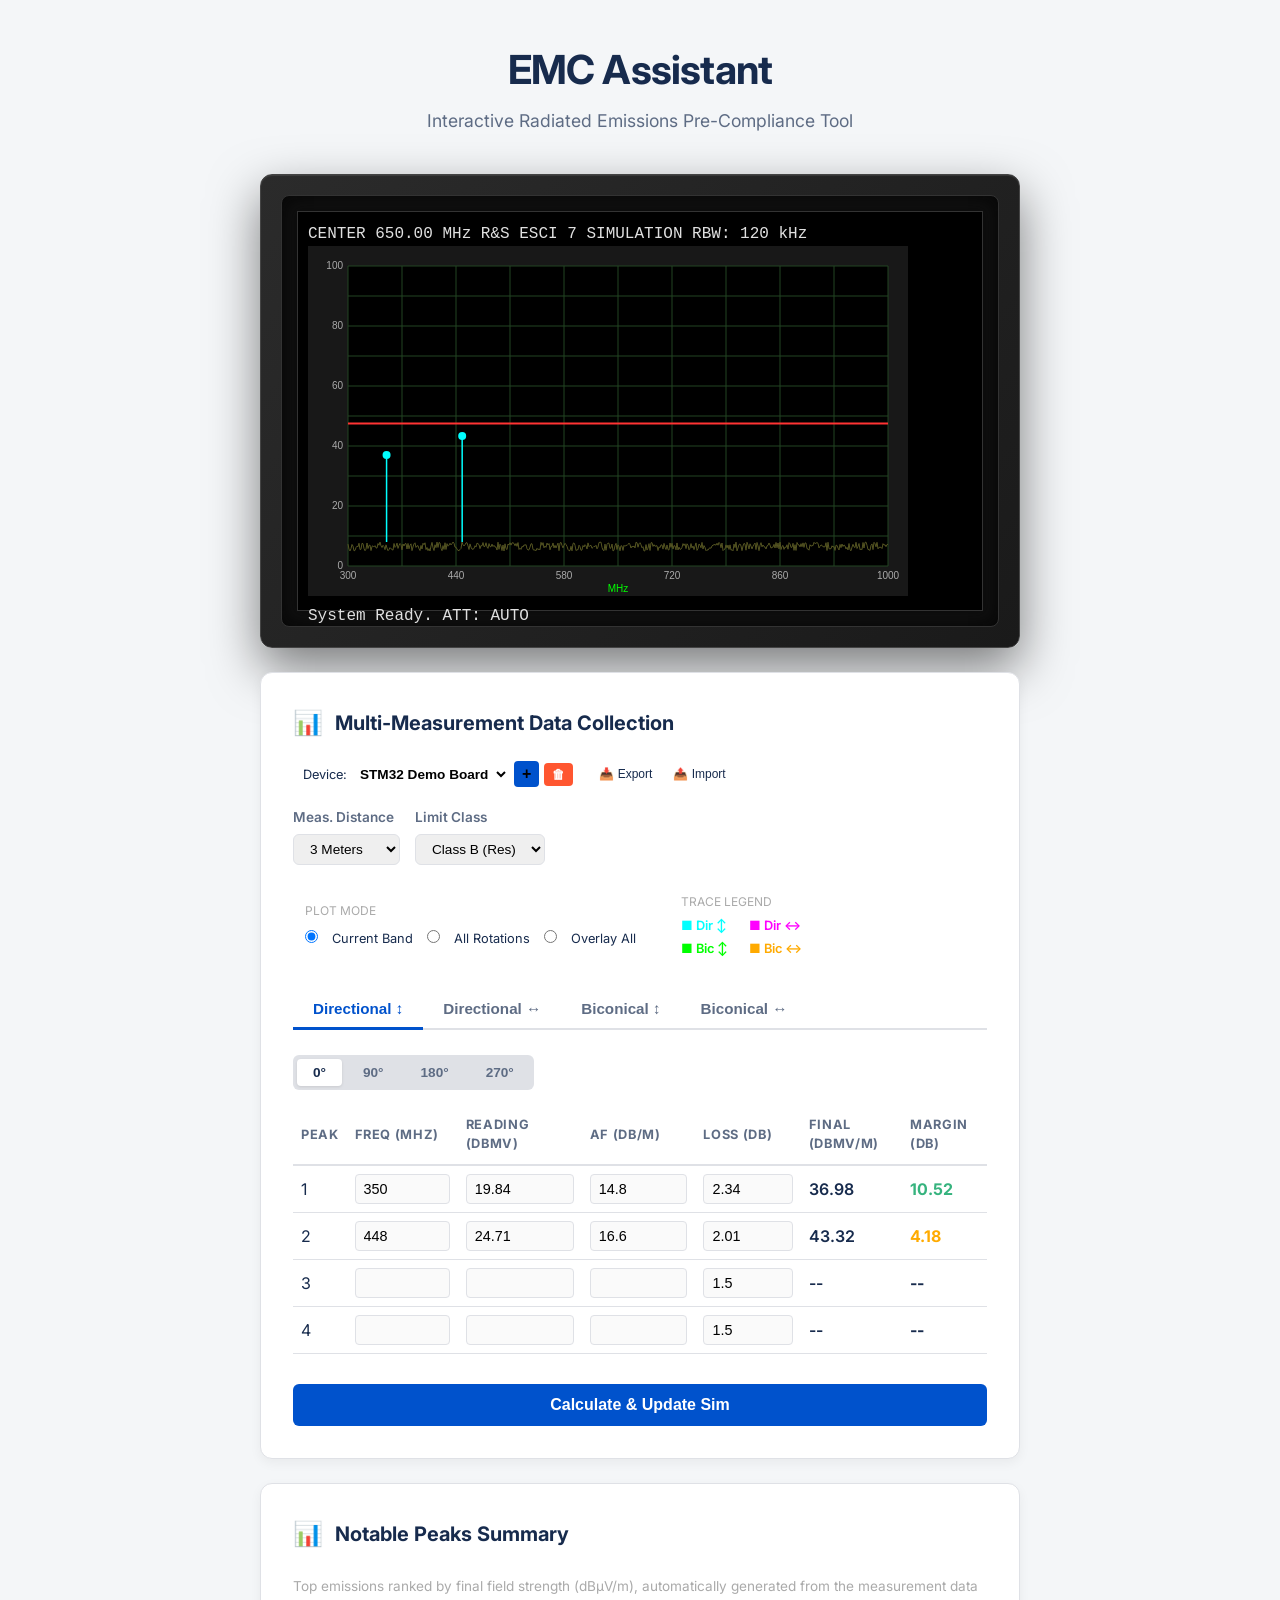
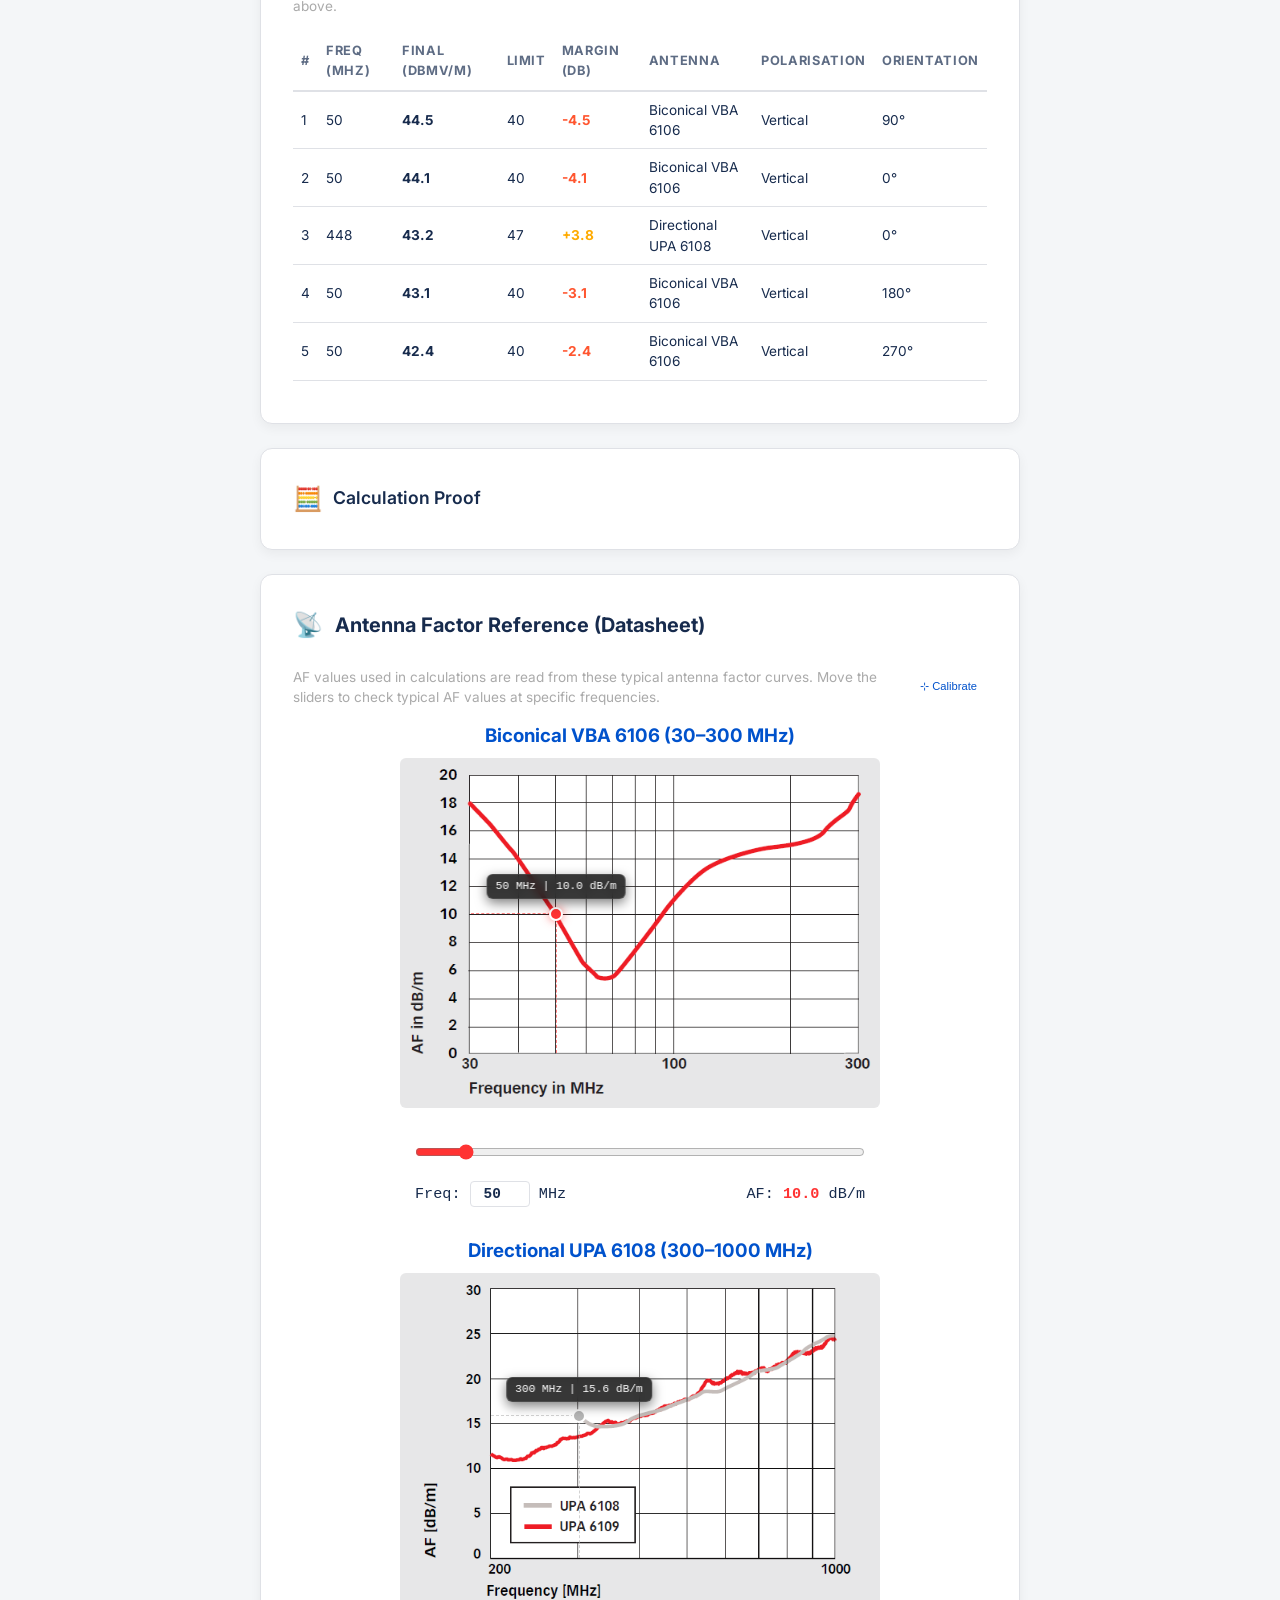
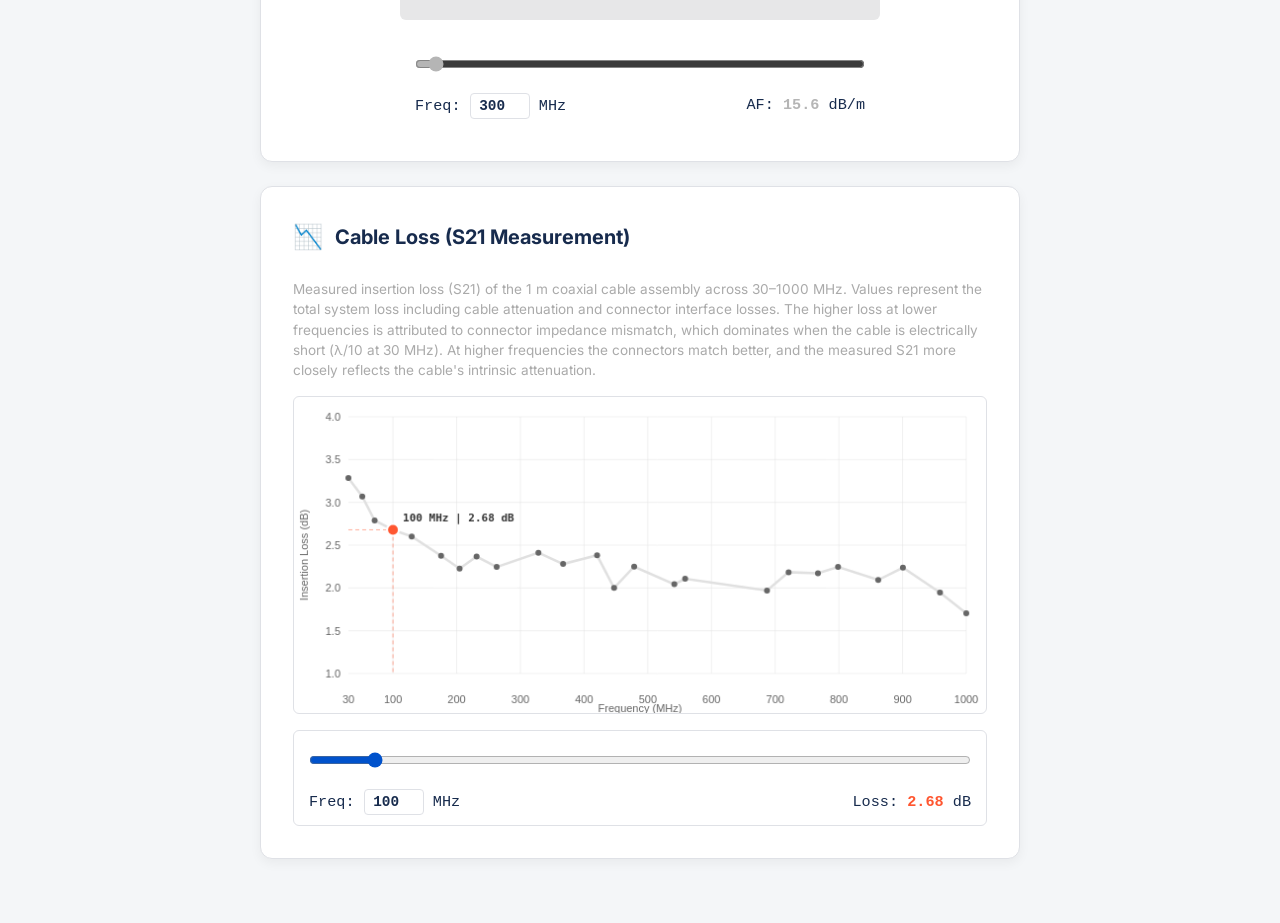
==== emc-analysis-tool.html @ b28fb220 "name change" ====
<!DOCTYPE html>
<html lang="en">

<head>
    <meta charset="UTF-8">
    <meta name="viewport" content="width=device-width, initial-scale=1.0">
    <title>EMC Analysis Tool</title>
    <link rel="stylesheet" href="style.css">
    <link href="https://fonts.googleapis.com/css2?family=Inter:wght@400;600;700&display=swap" rel="stylesheet">
</head>

<body>

    <div class="container">
        <header>
            <h1>EMC Assistant</h1>
            <p>Interactive Radiated Emissions Pre-Compliance Tool</p>
        </header>

        <!-- Full ESCI 7 Interface Simulation -->
        <div class="card esci-chassis">
            <div class="esci-display-area">
                <!-- Screen -->
                <div class="esci-screen">
                    <div class="screen-header">
                        <span class="header-left" id="center-freq-readout">CENTER 500.00 MHz</span>
                        <span class="header-center">R&S ESCI 7 SIMULATION</span>
                        <span class="header-right rbw-ind">RBW: 120 kHz</span>
                    </div>
                    <div class="screen-plot-area">
                        <canvas id="esci-canvas" width="600" height="350"></canvas>
                        <div id="marker-readout" class="marker-readout" style="display:none;">
                            MKR: <span id="mkr-freq">--</span> MHz <br>
                            LVL: <span id="mkr-level">--</span> dBµV/m
                        </div>
                    </div>
                    <div class="screen-footer">
                        <span id="footer-msg">System Ready.</span>
                        <span>ATT: AUTO</span>
                    </div>
                </div>

                <!-- Softkeys and Control Panel removed per user request -->
            </div>
        </div>


        <!-- 16-Point Multi-Measurement Data Collection -->
        <div class="card">
            <div style="display: flex; justify-content: space-between; align-items: flex-start; margin-bottom: 24px; flex-wrap: wrap; gap: 20px;">
                <div style="flex: 1; min-width: 300px;">
                    <div style="display: flex; align-items: center; gap: 15px; margin-bottom: 15px; flex-wrap: wrap;">
                        <h2 style="margin: 0; white-space: nowrap;"><span class="icon">📊</span> Multi-Measurement Data Collection</h2>
                        <div style="display: flex; gap: 5px; align-items: center; background: var(--surface); padding: 5px; border-radius: 6px; border: 1px solid var(--border);">
                            <label style="margin:0; font-size: 0.8rem; padding-left: 5px;">Device:</label>
                            <select id="device-selector" style="background: var(--bg); border: 1px solid var(--border); padding: 4px; font-size: 0.85rem; font-weight: 600; min-width: 150px; border-radius: 4px;">
                                <!-- Options will be generated dynamically -->
                            </select>
                            <button id="add-device-btn" style="background: var(--primary); color: #000; border:none; padding: 4px 8px; border-radius: 4px; cursor: pointer; font-size:1rem; font-weight:bold;">+</button>
                            <button id="del-device-btn" style="background: var(--danger); color: #fff; border:none; padding: 4px 8px; border-radius: 4px; cursor: pointer; font-size:0.8rem; font-weight:bold;">🗑</button>
                            <span style="border-left: 1px solid var(--border); height: 20px; margin: 0 4px;"></span>
                            <button id="export-data-btn" style="background: var(--surface); color: var(--text-main); border: 1px solid var(--border); padding: 4px 8px; border-radius: 4px; cursor: pointer; font-size: 0.75rem;" title="Export data as JSON">📥 Export</button>
                            <button id="import-data-btn" style="background: var(--surface); color: var(--text-main); border: 1px solid var(--border); padding: 4px 8px; border-radius: 4px; cursor: pointer; font-size: 0.75rem;" title="Import data from JSON">📤 Import</button>
                            <input type="file" id="import-file-input" accept=".json" style="display: none;">
                        </div>
                    </div>
                    <div style="display: flex; gap: 15px;">
                        <div class="input-group">
                            <label>Meas. Distance</label>
                            <select id="dist" style="padding: 6px 12px; font-size: 0.85rem;">
                                <option value="3" selected>3 Meters</option>
                                <option value="10">10 Meters</option>
                            </select>
                        </div>
                        <div class="input-group">
                            <label>Limit Class</label>
                            <select id="class" style="padding: 6px 12px; font-size: 0.85rem;">
                                <option value="B" selected>Class B (Res)</option>
                                <option value="A">Class A (Ind)</option>
                            </select>
                        </div>
                    </div>
                </div>
                
                <div style="display: flex; gap: 20px; align-items: stretch; border: 1px solid var(--border); padding: 8px 12px; border-radius: 6px; background: var(--surface); flex-wrap: wrap;">
                     <div style="display: flex; flex-direction: column; justify-content: center;">
                         <label style="font-size: 0.75rem; color: #aaa; margin-bottom: 5px; text-transform: uppercase;">Plot Mode</label>
                         <div class="toggle-group" style="width: auto;">
                             <input type="radio" id="plot-active" name="plot-mode" value="active" checked>
                             <label for="plot-active" class="toggle-btn" style="padding: 6px 10px; font-size: 0.8rem;">Current Band</label>
                             
                             <input type="radio" id="plot-active-full" name="plot-mode" value="active-full">
                             <label for="plot-active-full" class="toggle-btn" style="padding: 6px 10px; font-size: 0.8rem;">All Rotations</label>
                             
                             <input type="radio" id="plot-all" name="plot-mode" value="all">
                             <label for="plot-all" class="toggle-btn" style="padding: 6px 10px; font-size: 0.8rem;">Overlay All</label>
                         </div>
                     </div>
                     <div style="border-left: 1px solid var(--border); padding-left: 15px; display: flex; flex-direction: column; justify-content: center;">
                         <label style="font-size: 0.75rem; color: #aaa; margin-bottom: 5px; text-transform: uppercase;">Trace Legend</label>
                         <div style="display: grid; grid-template-columns: 1fr 1fr; gap: 4px 15px; font-size: 0.8rem; font-weight: 600;">
                             <span style="color: #00ffff;">■ Dir ↕</span>
                             <span style="color: #ff00ff;">■ Dir ↔</span>
                             <span style="color: #00ff00;">■ Bic ↕</span>
                             <span style="color: #ffaa00;">■ Bic ↔</span>
                         </div>
                     </div>
                </div>
            </div>

            <div class="tabs">
                <button class="tab-btn active" data-tab="dir-v">Directional ↕</button>
                <button class="tab-btn" data-tab="dir-h">Directional ↔</button>
                <button class="tab-btn" data-tab="bic-v">Biconical ↕</button>
                <button class="tab-btn" data-tab="bic-h">Biconical ↔</button>
            </div>

            <!-- Generate the 4 Tab Contents (we will use a JS loop to populate rows to save space, or just write them out) -->
            <!-- Writing them out makes it clear and easy to read without complex JS rendering -->
            
            <div id="dir-v" class="tab-content active">
                <div class="rotation-toggles">
                    <button class="rot-btn active" data-rot="0">0°</button>
                    <button class="rot-btn" data-rot="90">90°</button>
                    <button class="rot-btn" data-rot="180">180°</button>
                    <button class="rot-btn" data-rot="270">270°</button>
                </div>
                <table class="data-table">
                    <thead><tr><th>Peak</th><th>Freq (MHz)</th><th>Reading (dBµV)</th><th>AF (dB/m)</th><th>Loss (dB)</th><th>Final (dBµV/m)</th><th>Margin (dB)</th></tr></thead>
                    <tbody id="tbody-dir-v">
                        <tr data-rot="0"><td>1</td><td><input type="number" class="t-freq"></td><td><input type="number" class="t-read"></td><td><input type="number" class="t-af"></td><td><input type="number" class="t-loss" value="1.5"></td><td class="t-final">--</td><td class="t-margin">--</td></tr>
                        <tr data-rot="0"><td>2</td><td><input type="number" class="t-freq"></td><td><input type="number" class="t-read"></td><td><input type="number" class="t-af"></td><td><input type="number" class="t-loss" value="1.5"></td><td class="t-final">--</td><td class="t-margin">--</td></tr>
                        <tr data-rot="0"><td>3</td><td><input type="number" class="t-freq"></td><td><input type="number" class="t-read"></td><td><input type="number" class="t-af"></td><td><input type="number" class="t-loss" value="1.5"></td><td class="t-final">--</td><td class="t-margin">--</td></tr>
                        <tr data-rot="0"><td>4</td><td><input type="number" class="t-freq"></td><td><input type="number" class="t-read"></td><td><input type="number" class="t-af"></td><td><input type="number" class="t-loss" value="1.5"></td><td class="t-final">--</td><td class="t-margin">--</td></tr>
                        <tr data-rot="90" style="display:none"><td>1</td><td><input type="number" class="t-freq"></td><td><input type="number" class="t-read"></td><td><input type="number" class="t-af"></td><td><input type="number" class="t-loss" value="1.5"></td><td class="t-final">--</td><td class="t-margin">--</td></tr>
                        <tr data-rot="90" style="display:none"><td>2</td><td><input type="number" class="t-freq"></td><td><input type="number" class="t-read"></td><td><input type="number" class="t-af"></td><td><input type="number" class="t-loss" value="1.5"></td><td class="t-final">--</td><td class="t-margin">--</td></tr>
                        <tr data-rot="90" style="display:none"><td>3</td><td><input type="number" class="t-freq"></td><td><input type="number" class="t-read"></td><td><input type="number" class="t-af"></td><td><input type="number" class="t-loss" value="1.5"></td><td class="t-final">--</td><td class="t-margin">--</td></tr>
                        <tr data-rot="90" style="display:none"><td>4</td><td><input type="number" class="t-freq"></td><td><input type="number" class="t-read"></td><td><input type="number" class="t-af"></td><td><input type="number" class="t-loss" value="1.5"></td><td class="t-final">--</td><td class="t-margin">--</td></tr>
                        <tr data-rot="180" style="display:none"><td>1</td><td><input type="number" class="t-freq"></td><td><input type="number" class="t-read"></td><td><input type="number" class="t-af"></td><td><input type="number" class="t-loss" value="1.5"></td><td class="t-final">--</td><td class="t-margin">--</td></tr>
                        <tr data-rot="180" style="display:none"><td>2</td><td><input type="number" class="t-freq"></td><td><input type="number" class="t-read"></td><td><input type="number" class="t-af"></td><td><input type="number" class="t-loss" value="1.5"></td><td class="t-final">--</td><td class="t-margin">--</td></tr>
                        <tr data-rot="180" style="display:none"><td>3</td><td><input type="number" class="t-freq"></td><td><input type="number" class="t-read"></td><td><input type="number" class="t-af"></td><td><input type="number" class="t-loss" value="1.5"></td><td class="t-final">--</td><td class="t-margin">--</td></tr>
                        <tr data-rot="180" style="display:none"><td>4</td><td><input type="number" class="t-freq"></td><td><input type="number" class="t-read"></td><td><input type="number" class="t-af"></td><td><input type="number" class="t-loss" value="1.5"></td><td class="t-final">--</td><td class="t-margin">--</td></tr>
                        <tr data-rot="270" style="display:none"><td>1</td><td><input type="number" class="t-freq"></td><td><input type="number" class="t-read"></td><td><input type="number" class="t-af"></td><td><input type="number" class="t-loss" value="1.5"></td><td class="t-final">--</td><td class="t-margin">--</td></tr>
                        <tr data-rot="270" style="display:none"><td>2</td><td><input type="number" class="t-freq"></td><td><input type="number" class="t-read"></td><td><input type="number" class="t-af"></td><td><input type="number" class="t-loss" value="1.5"></td><td class="t-final">--</td><td class="t-margin">--</td></tr>
                        <tr data-rot="270" style="display:none"><td>3</td><td><input type="number" class="t-freq"></td><td><input type="number" class="t-read"></td><td><input type="number" class="t-af"></td><td><input type="number" class="t-loss" value="1.5"></td><td class="t-final">--</td><td class="t-margin">--</td></tr>
                        <tr data-rot="270" style="display:none"><td>4</td><td><input type="number" class="t-freq"></td><td><input type="number" class="t-read"></td><td><input type="number" class="t-af"></td><td><input type="number" class="t-loss" value="1.5"></td><td class="t-final">--</td><td class="t-margin">--</td></tr>
                    </tbody>
                </table>
            </div>

            <div id="dir-h" class="tab-content">
                <div class="rotation-toggles">
                    <button class="rot-btn active" data-rot="0">0°</button>
                    <button class="rot-btn" data-rot="90">90°</button>
                    <button class="rot-btn" data-rot="180">180°</button>
                    <button class="rot-btn" data-rot="270">270°</button>
                </div>
                <table class="data-table">
                    <thead><tr><th>Peak</th><th>Freq (MHz)</th><th>Reading (dBµV)</th><th>AF (dB/m)</th><th>Loss (dB)</th><th>Final (dBµV/m)</th><th>Margin (dB)</th></tr></thead>
                    <tbody id="tbody-dir-h">
                        <tr data-rot="0"><td>1</td><td><input type="number" class="t-freq"></td><td><input type="number" class="t-read"></td><td><input type="number" class="t-af"></td><td><input type="number" class="t-loss" value="1.5"></td><td class="t-final">--</td><td class="t-margin">--</td></tr>
                        <tr data-rot="0"><td>2</td><td><input type="number" class="t-freq"></td><td><input type="number" class="t-read"></td><td><input type="number" class="t-af"></td><td><input type="number" class="t-loss" value="1.5"></td><td class="t-final">--</td><td class="t-margin">--</td></tr>
                        <tr data-rot="0"><td>3</td><td><input type="number" class="t-freq"></td><td><input type="number" class="t-read"></td><td><input type="number" class="t-af"></td><td><input type="number" class="t-loss" value="1.5"></td><td class="t-final">--</td><td class="t-margin">--</td></tr>
                        <tr data-rot="0"><td>4</td><td><input type="number" class="t-freq"></td><td><input type="number" class="t-read"></td><td><input type="number" class="t-af"></td><td><input type="number" class="t-loss" value="1.5"></td><td class="t-final">--</td><td class="t-margin">--</td></tr>
                        <tr data-rot="90" style="display:none"><td>1</td><td><input type="number" class="t-freq"></td><td><input type="number" class="t-read"></td><td><input type="number" class="t-af"></td><td><input type="number" class="t-loss" value="1.5"></td><td class="t-final">--</td><td class="t-margin">--</td></tr>
                        <tr data-rot="90" style="display:none"><td>2</td><td><input type="number" class="t-freq"></td><td><input type="number" class="t-read"></td><td><input type="number" class="t-af"></td><td><input type="number" class="t-loss" value="1.5"></td><td class="t-final">--</td><td class="t-margin">--</td></tr>
                        <tr data-rot="90" style="display:none"><td>3</td><td><input type="number" class="t-freq"></td><td><input type="number" class="t-read"></td><td><input type="number" class="t-af"></td><td><input type="number" class="t-loss" value="1.5"></td><td class="t-final">--</td><td class="t-margin">--</td></tr>
                        <tr data-rot="90" style="display:none"><td>4</td><td><input type="number" class="t-freq"></td><td><input type="number" class="t-read"></td><td><input type="number" class="t-af"></td><td><input type="number" class="t-loss" value="1.5"></td><td class="t-final">--</td><td class="t-margin">--</td></tr>
                        <tr data-rot="180" style="display:none"><td>1</td><td><input type="number" class="t-freq"></td><td><input type="number" class="t-read"></td><td><input type="number" class="t-af"></td><td><input type="number" class="t-loss" value="1.5"></td><td class="t-final">--</td><td class="t-margin">--</td></tr>
                        <tr data-rot="180" style="display:none"><td>2</td><td><input type="number" class="t-freq"></td><td><input type="number" class="t-read"></td><td><input type="number" class="t-af"></td><td><input type="number" class="t-loss" value="1.5"></td><td class="t-final">--</td><td class="t-margin">--</td></tr>
                        <tr data-rot="180" style="display:none"><td>3</td><td><input type="number" class="t-freq"></td><td><input type="number" class="t-read"></td><td><input type="number" class="t-af"></td><td><input type="number" class="t-loss" value="1.5"></td><td class="t-final">--</td><td class="t-margin">--</td></tr>
                        <tr data-rot="180" style="display:none"><td>4</td><td><input type="number" class="t-freq"></td><td><input type="number" class="t-read"></td><td><input type="number" class="t-af"></td><td><input type="number" class="t-loss" value="1.5"></td><td class="t-final">--</td><td class="t-margin">--</td></tr>
                        <tr data-rot="270" style="display:none"><td>1</td><td><input type="number" class="t-freq"></td><td><input type="number" class="t-read"></td><td><input type="number" class="t-af"></td><td><input type="number" class="t-loss" value="1.5"></td><td class="t-final">--</td><td class="t-margin">--</td></tr>
                        <tr data-rot="270" style="display:none"><td>2</td><td><input type="number" class="t-freq"></td><td><input type="number" class="t-read"></td><td><input type="number" class="t-af"></td><td><input type="number" class="t-loss" value="1.5"></td><td class="t-final">--</td><td class="t-margin">--</td></tr>
                        <tr data-rot="270" style="display:none"><td>3</td><td><input type="number" class="t-freq"></td><td><input type="number" class="t-read"></td><td><input type="number" class="t-af"></td><td><input type="number" class="t-loss" value="1.5"></td><td class="t-final">--</td><td class="t-margin">--</td></tr>
                        <tr data-rot="270" style="display:none"><td>4</td><td><input type="number" class="t-freq"></td><td><input type="number" class="t-read"></td><td><input type="number" class="t-af"></td><td><input type="number" class="t-loss" value="1.5"></td><td class="t-final">--</td><td class="t-margin">--</td></tr>
                    </tbody>
                </table>
            </div>

            <div id="bic-v" class="tab-content">
                <div class="rotation-toggles">
                    <button class="rot-btn active" data-rot="0">0°</button>
                    <button class="rot-btn" data-rot="90">90°</button>
                    <button class="rot-btn" data-rot="180">180°</button>
                    <button class="rot-btn" data-rot="270">270°</button>
                </div>
                <table class="data-table">
                    <thead><tr><th>Peak</th><th>Freq (MHz)</th><th>Reading (dBµV)</th><th>AF (dB/m)</th><th>Loss (dB)</th><th>Final (dBµV/m)</th><th>Margin (dB)</th></tr></thead>
                    <tbody id="tbody-bic-v">
                        <tr data-rot="0"><td>1</td><td><input type="number" class="t-freq"></td><td><input type="number" class="t-read"></td><td><input type="number" class="t-af"></td><td><input type="number" class="t-loss" value="1.5"></td><td class="t-final">--</td><td class="t-margin">--</td></tr>
                        <tr data-rot="0"><td>2</td><td><input type="number" class="t-freq"></td><td><input type="number" class="t-read"></td><td><input type="number" class="t-af"></td><td><input type="number" class="t-loss" value="1.5"></td><td class="t-final">--</td><td class="t-margin">--</td></tr>
                        <tr data-rot="0"><td>3</td><td><input type="number" class="t-freq"></td><td><input type="number" class="t-read"></td><td><input type="number" class="t-af"></td><td><input type="number" class="t-loss" value="1.5"></td><td class="t-final">--</td><td class="t-margin">--</td></tr>
                        <tr data-rot="0"><td>4</td><td><input type="number" class="t-freq"></td><td><input type="number" class="t-read"></td><td><input type="number" class="t-af"></td><td><input type="number" class="t-loss" value="1.5"></td><td class="t-final">--</td><td class="t-margin">--</td></tr>
                        <tr data-rot="90" style="display:none"><td>1</td><td><input type="number" class="t-freq"></td><td><input type="number" class="t-read"></td><td><input type="number" class="t-af"></td><td><input type="number" class="t-loss" value="1.5"></td><td class="t-final">--</td><td class="t-margin">--</td></tr>
                        <tr data-rot="90" style="display:none"><td>2</td><td><input type="number" class="t-freq"></td><td><input type="number" class="t-read"></td><td><input type="number" class="t-af"></td><td><input type="number" class="t-loss" value="1.5"></td><td class="t-final">--</td><td class="t-margin">--</td></tr>
                        <tr data-rot="90" style="display:none"><td>3</td><td><input type="number" class="t-freq"></td><td><input type="number" class="t-read"></td><td><input type="number" class="t-af"></td><td><input type="number" class="t-loss" value="1.5"></td><td class="t-final">--</td><td class="t-margin">--</td></tr>
                        <tr data-rot="90" style="display:none"><td>4</td><td><input type="number" class="t-freq"></td><td><input type="number" class="t-read"></td><td><input type="number" class="t-af"></td><td><input type="number" class="t-loss" value="1.5"></td><td class="t-final">--</td><td class="t-margin">--</td></tr>
                        <tr data-rot="180" style="display:none"><td>1</td><td><input type="number" class="t-freq"></td><td><input type="number" class="t-read"></td><td><input type="number" class="t-af"></td><td><input type="number" class="t-loss" value="1.5"></td><td class="t-final">--</td><td class="t-margin">--</td></tr>
                        <tr data-rot="180" style="display:none"><td>2</td><td><input type="number" class="t-freq"></td><td><input type="number" class="t-read"></td><td><input type="number" class="t-af"></td><td><input type="number" class="t-loss" value="1.5"></td><td class="t-final">--</td><td class="t-margin">--</td></tr>
                        <tr data-rot="180" style="display:none"><td>3</td><td><input type="number" class="t-freq"></td><td><input type="number" class="t-read"></td><td><input type="number" class="t-af"></td><td><input type="number" class="t-loss" value="1.5"></td><td class="t-final">--</td><td class="t-margin">--</td></tr>
                        <tr data-rot="180" style="display:none"><td>4</td><td><input type="number" class="t-freq"></td><td><input type="number" class="t-read"></td><td><input type="number" class="t-af"></td><td><input type="number" class="t-loss" value="1.5"></td><td class="t-final">--</td><td class="t-margin">--</td></tr>
                        <tr data-rot="270" style="display:none"><td>1</td><td><input type="number" class="t-freq"></td><td><input type="number" class="t-read"></td><td><input type="number" class="t-af"></td><td><input type="number" class="t-loss" value="1.5"></td><td class="t-final">--</td><td class="t-margin">--</td></tr>
                        <tr data-rot="270" style="display:none"><td>2</td><td><input type="number" class="t-freq"></td><td><input type="number" class="t-read"></td><td><input type="number" class="t-af"></td><td><input type="number" class="t-loss" value="1.5"></td><td class="t-final">--</td><td class="t-margin">--</td></tr>
                        <tr data-rot="270" style="display:none"><td>3</td><td><input type="number" class="t-freq"></td><td><input type="number" class="t-read"></td><td><input type="number" class="t-af"></td><td><input type="number" class="t-loss" value="1.5"></td><td class="t-final">--</td><td class="t-margin">--</td></tr>
                        <tr data-rot="270" style="display:none"><td>4</td><td><input type="number" class="t-freq"></td><td><input type="number" class="t-read"></td><td><input type="number" class="t-af"></td><td><input type="number" class="t-loss" value="1.5"></td><td class="t-final">--</td><td class="t-margin">--</td></tr>
                    </tbody>
                </table>
            </div>

            <div id="bic-h" class="tab-content">
                <div class="rotation-toggles">
                    <button class="rot-btn active" data-rot="0">0°</button>
                    <button class="rot-btn" data-rot="90">90°</button>
                    <button class="rot-btn" data-rot="180">180°</button>
                    <button class="rot-btn" data-rot="270">270°</button>
                </div>
                <table class="data-table">
                    <thead><tr><th>Peak</th><th>Freq (MHz)</th><th>Reading (dBµV)</th><th>AF (dB/m)</th><th>Loss (dB)</th><th>Final (dBµV/m)</th><th>Margin (dB)</th></tr></thead>
                    <tbody id="tbody-bic-h">
                        <tr data-rot="0"><td>1</td><td><input type="number" class="t-freq"></td><td><input type="number" class="t-read"></td><td><input type="number" class="t-af"></td><td><input type="number" class="t-loss" value="1.5"></td><td class="t-final">--</td><td class="t-margin">--</td></tr>
                        <tr data-rot="0"><td>2</td><td><input type="number" class="t-freq"></td><td><input type="number" class="t-read"></td><td><input type="number" class="t-af"></td><td><input type="number" class="t-loss" value="1.5"></td><td class="t-final">--</td><td class="t-margin">--</td></tr>
                        <tr data-rot="0"><td>3</td><td><input type="number" class="t-freq"></td><td><input type="number" class="t-read"></td><td><input type="number" class="t-af"></td><td><input type="number" class="t-loss" value="1.5"></td><td class="t-final">--</td><td class="t-margin">--</td></tr>
                        <tr data-rot="0"><td>4</td><td><input type="number" class="t-freq"></td><td><input type="number" class="t-read"></td><td><input type="number" class="t-af"></td><td><input type="number" class="t-loss" value="1.5"></td><td class="t-final">--</td><td class="t-margin">--</td></tr>
                        <tr data-rot="90" style="display:none"><td>1</td><td><input type="number" class="t-freq"></td><td><input type="number" class="t-read"></td><td><input type="number" class="t-af"></td><td><input type="number" class="t-loss" value="1.5"></td><td class="t-final">--</td><td class="t-margin">--</td></tr>
                        <tr data-rot="90" style="display:none"><td>2</td><td><input type="number" class="t-freq"></td><td><input type="number" class="t-read"></td><td><input type="number" class="t-af"></td><td><input type="number" class="t-loss" value="1.5"></td><td class="t-final">--</td><td class="t-margin">--</td></tr>
                        <tr data-rot="90" style="display:none"><td>3</td><td><input type="number" class="t-freq"></td><td><input type="number" class="t-read"></td><td><input type="number" class="t-af"></td><td><input type="number" class="t-loss" value="1.5"></td><td class="t-final">--</td><td class="t-margin">--</td></tr>
                        <tr data-rot="90" style="display:none"><td>4</td><td><input type="number" class="t-freq"></td><td><input type="number" class="t-read"></td><td><input type="number" class="t-af"></td><td><input type="number" class="t-loss" value="1.5"></td><td class="t-final">--</td><td class="t-margin">--</td></tr>
                        <tr data-rot="180" style="display:none"><td>1</td><td><input type="number" class="t-freq"></td><td><input type="number" class="t-read"></td><td><input type="number" class="t-af"></td><td><input type="number" class="t-loss" value="1.5"></td><td class="t-final">--</td><td class="t-margin">--</td></tr>
                        <tr data-rot="180" style="display:none"><td>2</td><td><input type="number" class="t-freq"></td><td><input type="number" class="t-read"></td><td><input type="number" class="t-af"></td><td><input type="number" class="t-loss" value="1.5"></td><td class="t-final">--</td><td class="t-margin">--</td></tr>
                        <tr data-rot="180" style="display:none"><td>3</td><td><input type="number" class="t-freq"></td><td><input type="number" class="t-read"></td><td><input type="number" class="t-af"></td><td><input type="number" class="t-loss" value="1.5"></td><td class="t-final">--</td><td class="t-margin">--</td></tr>
                        <tr data-rot="180" style="display:none"><td>4</td><td><input type="number" class="t-freq"></td><td><input type="number" class="t-read"></td><td><input type="number" class="t-af"></td><td><input type="number" class="t-loss" value="1.5"></td><td class="t-final">--</td><td class="t-margin">--</td></tr>
                        <tr data-rot="270" style="display:none"><td>1</td><td><input type="number" class="t-freq"></td><td><input type="number" class="t-read"></td><td><input type="number" class="t-af"></td><td><input type="number" class="t-loss" value="1.5"></td><td class="t-final">--</td><td class="t-margin">--</td></tr>
                        <tr data-rot="270" style="display:none"><td>2</td><td><input type="number" class="t-freq"></td><td><input type="number" class="t-read"></td><td><input type="number" class="t-af"></td><td><input type="number" class="t-loss" value="1.5"></td><td class="t-final">--</td><td class="t-margin">--</td></tr>
                        <tr data-rot="270" style="display:none"><td>3</td><td><input type="number" class="t-freq"></td><td><input type="number" class="t-read"></td><td><input type="number" class="t-af"></td><td><input type="number" class="t-loss" value="1.5"></td><td class="t-final">--</td><td class="t-margin">--</td></tr>
                        <tr data-rot="270" style="display:none"><td>4</td><td><input type="number" class="t-freq"></td><td><input type="number" class="t-read"></td><td><input type="number" class="t-af"></td><td><input type="number" class="t-loss" value="1.5"></td><td class="t-final">--</td><td class="t-margin">--</td></tr>
                    </tbody>
                </table>
            </div>
            
            
            <button class="primary-btn" id="calc-table-btn" style="margin-top: 20px;">Calculate & Update Sim</button>
        </div>

        <!-- Notable Peaks Summary -->
        <div class="card">
            <h2><span class="icon">📊</span> Notable Peaks Summary</h2>
            <p style="color: #aaa; font-size: 0.85rem; margin-bottom: 15px;">
                Top emissions ranked by final field strength (dBµV/m), automatically generated from the measurement data above.
            </p>
            <div id="notable-peaks-table" style="overflow-x: auto;"></div>
        </div>

        <!-- Calculation Proof -->
        <div class="card">
            <details id="calc-proof">
                <summary style="cursor: pointer; font-weight: 600; font-size: 1.1rem; display: flex; align-items: center; gap: 10px; user-select: none;">
                    <span class="icon">🧮</span> Calculation Proof
                </summary>
                <div style="margin-top: 16px; font-size: 0.9rem; line-height: 1.7; color: var(--text-secondary);">
                    <h3 style="margin-bottom: 8px; color: var(--text-main);">Formula</h3>
                    <div style="background: var(--bg-color); border: 1px solid var(--border-color); border-radius: 8px; padding: 14px 18px; font-family: monospace; font-size: 0.95rem; margin-bottom: 16px;">
                        <strong>E (dBµV/m)</strong> = Reading (dBµV) + AF (dB/m) + Cable Loss (dB)
                    </div>
                    <p>Where:</p>
                    <ul style="margin: 8px 0 16px 20px;">
                        <li><strong>Reading</strong> — Peak amplitude measured on the ESCI 7 receiver (dBµV)</li>
                        <li><strong>AF</strong> — Antenna Factor from the manufacturer's datasheet curve, interpolated at the measurement frequency (dB/m)</li>
                        <li><strong>Cable Loss</strong> — Insertion loss (S21) of the 1 m coaxial cable assembly, measured via VNA and interpolated at the measurement frequency (dB)</li>
                    </ul>

                    <h3 style="margin-bottom: 8px; color: var(--text-main);">CISPR 32 / EN 55032 Radiated Emission Limits (Class B, 3 m)</h3>
                    <table class="data-table" style="font-size: 0.85rem; margin-bottom: 16px;">
                        <thead><tr><th>Frequency Range</th><th>Limit (dBµV/m)</th></tr></thead>
                        <tbody>
                            <tr><td>30 – 230 MHz</td><td>40</td></tr>
                            <tr><td>230 – 1000 MHz</td><td>47</td></tr>
                        </tbody>
                    </table>
                    <p style="margin-bottom: 16px;"><strong>Margin (dB)</strong> = Limit − E. A positive margin means the emission is below the limit (pass). A margin ≥ 6 dB provides confidence for full compliance testing.</p>

                    <h3 style="margin-bottom: 8px; color: var(--text-main);">Worked Example</h3>
                    <div style="background: var(--bg-color); border: 1px solid var(--border-color); border-radius: 8px; padding: 14px 18px; font-family: monospace; font-size: 0.85rem; line-height: 2;">
                        <strong>Measurement:</strong> Biconical Horizontal, 0° rotation, Peak at 50 MHz<br>
                        Reading = 24.33 dBµV<br>
                        AF at 50 MHz = 10.0 dB/m (from VBA 6106 datasheet)<br>
                        Cable Loss at 50 MHz = 3.09 dB (from S21 measurement)<br>
                        <br>
                        <strong>E</strong> = 24.33 + 10.0 + 3.09 = <strong>37.42 dBµV/m</strong><br>
                        <br>
                        Limit at 50 MHz (Class B, 3 m) = 40 dBµV/m<br>
                        <strong>Margin</strong> = 40 − 37.42 = <strong style="color: var(--warning);">+2.58 dB</strong> (pass, but below 6 dB confidence threshold)
                    </div>
                </div>
            </details>
        </div>

        <!-- Antenna Factor Reference Graphs -->
        <div class="card">
            <h2><span class="icon">📡</span> Antenna Factor Reference (Datasheet)</h2>
            <div style="display: flex; justify-content: space-between; align-items: center; margin-bottom: 15px;">
                <p style="color: #aaa; font-size: 0.85rem; margin: 0;">
                    AF values used in calculations are read from these typical antenna factor curves.
                    Move the sliders to check typical AF values at specific frequencies.
                </p>
                <button id="toggle-calibration" style="background: var(--surface); color: var(--primary); border: 1px solid var(--border); padding: 4px 10px; border-radius: 4px; cursor: pointer; font-size: 0.7rem; white-space: nowrap;">⊹ Calibrate</button>
            </div>

            <div style="display: flex; gap: 20px; flex-wrap: wrap; justify-content: center;">
                
                <!-- Biconical Option A Block -->
                <div style="text-align: center; display: flex; flex-direction: column; width: 480px; max-width: 100%;">
                    <h3 style="margin-bottom: 8px; color: var(--primary);">Biconical VBA 6106 (30–300 MHz)</h3>
                    <div style="position: relative; border: 1px solid var(--border); border-radius: 6px; margin-bottom: 15px;">
                        <img src="./VBA 6106 Typical AF.png" alt="Biconical Antenna AF" style="width: 100%; display: block; border-radius: 6px;" />
                        <div id="bic-crosshair-v" style="position:absolute; width:0; border-left:1px dashed rgba(255,51,51,0.6); left:0; display:none; pointer-events:none; z-index:9;"></div>
                        <div id="bic-crosshair-h" style="position:absolute; height:0; border-top:1px dashed rgba(255,51,51,0.6); bottom:0; display:none; pointer-events:none; z-index:9;"></div>
                        <div id="bic-dot" style="position: absolute; width: 14px; height: 14px; background-color: #ff3333; border: 2px solid white; border-radius: 50%; pointer-events: none; transform: translate(-50%, 50%); left: 0%; bottom: 0%; display: none; box-shadow: 0 0 10px rgba(255,51,51,0.6); z-index: 10;">
                            <div id="bic-dot-label" style="position: absolute; bottom: 20px; left: 50%; transform: translateX(-50%); background: rgba(20,20,20,0.85); backdrop-filter: blur(4px); color: #fff; padding: 3px 8px; border-radius: 6px; font-size: 0.7rem; white-space: nowrap; border: 1px solid rgba(255,255,255,0.1); box-shadow: 0 4px 12px rgba(0,0,0,0.5); font-family: monospace;">-- MHz</div>
                        </div>
                    </div>
                    
                    <div class="input-group" style="padding: 10px 15px; background: var(--surface); border: 1px solid var(--border); border-radius: 6px; text-align: left;">
                        <input type="range" id="bic-slider" min="30" max="300" value="50" step="1" style="width: 100%; accent-color: #ff3333; margin-bottom: 10px;">
                        <div style="display: flex; justify-content: space-between; align-items: center; font-family: monospace; font-size: 0.95rem;">
                            <span>Freq: <input type="number" id="bic-f-input" min="30" max="300" value="50" step="1" style="width: 60px; background: #fff; color: #172b4d; border: 1px solid #dfe1e6; border-radius: 4px; padding: 4px 6px; font-family: monospace; font-size: 0.9rem; text-align: center; font-weight: bold;"> MHz</span>
                            <span>AF: <strong id="bic-af-readout" style="color: #ff3333;">--</strong> dB/m</span>
                        </div>
                    </div>
                </div>

                <!-- Directional Option A Block -->
                <div style="text-align: center; display: flex; flex-direction: column; width: 480px; max-width: 100%;">
                    <h3 style="margin-bottom: 8px; color: var(--primary);">Directional UPA 6108 (300–1000 MHz)</h3>
                    <div style="position: relative; border: 1px solid var(--border); border-radius: 6px; margin-bottom: 15px;">
                        <img src="./UPA 6108 Typical AF .png" alt="Directional UPA 6108 AF" style="width: 100%; display: block; border-radius: 6px;" />
                        <div id="dir-crosshair-v" style="position:absolute; width:0; border-left:1px dashed rgba(181,181,181,0.6); left:0; display:none; pointer-events:none; z-index:9;"></div>
                        <div id="dir-crosshair-h" style="position:absolute; height:0; border-top:1px dashed rgba(181,181,181,0.6); bottom:0; display:none; pointer-events:none; z-index:9;"></div>
                        <div id="dir-dot" style="position: absolute; width: 14px; height: 14px; background-color: #b5b5b5; border: 2px solid white; border-radius: 50%; pointer-events: none; transform: translate(-50%, 50%); left: 0%; bottom: 0%; display: none; box-shadow: 0 0 10px rgba(255,255,255,0.4); z-index: 10;">
                            <div id="dir-dot-label" style="position: absolute; bottom: 20px; left: 50%; transform: translateX(-50%); background: rgba(20,20,20,0.85); backdrop-filter: blur(4px); color: #fff; padding: 3px 8px; border-radius: 6px; font-size: 0.7rem; white-space: nowrap; border: 1px solid rgba(255,255,255,0.1); box-shadow: 0 4px 12px rgba(0,0,0,0.5); font-family: monospace;">-- MHz</div>
                        </div>
                    </div>

                    <div class="input-group" style="padding: 10px 15px; background: var(--surface); border: 1px solid var(--border); border-radius: 6px; text-align: left;">
                        <input type="range" id="dir-slider" min="300" max="1000" value="300" step="1" style="width: 100%; accent-color: #b5b5b5; margin-bottom: 10px;">
                        <div style="display: flex; justify-content: space-between; align-items: center; font-family: monospace; font-size: 0.95rem;">
                            <span>Freq: <input type="number" id="dir-f-input" min="300" max="1000" value="300" step="1" style="width: 60px; background: #fff; color: #172b4d; border: 1px solid #dfe1e6; border-radius: 4px; padding: 4px 6px; font-family: monospace; font-size: 0.9rem; text-align: center; font-weight: bold;"> MHz</span>
                            <span>AF: <strong id="dir-af-readout" style="color: #b5b5b5;">--</strong> dB/m</span>
                        </div>
                    </div>
                </div>
            </div>
        </div>

        <!-- Cable Loss Reference -->
        <div class="card">
            <h2><span class="icon">📉</span> Cable Loss (S21 Measurement)</h2>
            <p style="color: #aaa; font-size: 0.85rem; margin-bottom: 15px;">
                Measured insertion loss (S21) of the 1 m coaxial cable assembly across 30–1000 MHz. Values represent the total system loss including cable attenuation and connector interface losses. The higher loss at lower frequencies is attributed to connector impedance mismatch, which dominates when the cable is electrically short (λ/10 at 30 MHz). At higher frequencies the connectors match better, and the measured S21 more closely reflects the cable's intrinsic attenuation.
            </p>
            <div style="text-align: center;">
                <canvas id="cable-loss-canvas" width="700" height="320" style="width: 100%; max-width: 700px; border: 1px solid var(--border-color); border-radius: 6px; background: #fff;"></canvas>
                <div class="input-group" style="padding: 10px 15px; background: var(--card-bg); border: 1px solid var(--border-color); border-radius: 6px; text-align: left; margin-top: 10px; max-width: 700px; margin-left: auto; margin-right: auto;">
                    <input type="range" id="cable-slider" min="30" max="1000" value="100" step="1" style="width: 100%; accent-color: var(--primary); margin-bottom: 10px;">
                    <div style="display: flex; justify-content: space-between; align-items: center; font-family: monospace; font-size: 0.95rem;">
                        <span>Freq: <input type="number" id="cable-f-input" min="30" max="1000" value="100" step="1" style="width: 60px; background: #fff; color: #172b4d; border: 1px solid #dfe1e6; border-radius: 4px; padding: 4px 6px; font-family: monospace; font-size: 0.9rem; text-align: center; font-weight: bold;"> MHz</span>
                        <span>Loss: <strong id="cable-loss-readout" style="color: var(--danger);">--</strong> dB</span>
                    </div>
                </div>
            </div>
        </div>
    </div>

    <script src="app.js"></script>
</body>
</html>
---- style.css ----
:root {
    --primary: #0052cc;
    --primary-hover: #0043a8;
    --bg-color: #f4f6f8;
    --card-bg: #ffffff;
    --text-main: #172b4d;
    --text-secondary: #5e6c84;
    --border-color: #dfe1e6;
    --success: #36b37e;
    --danger: #ff5630;
    --warning: #ffab00;
}

* {
    box-sizing: border-box;
    margin: 0;
    padding: 0;
}

body {
    font-family: 'Inter', -apple-system, BlinkMacSystemFont, sans-serif;
    background-color: var(--bg-color);
    color: var(--text-main);
    line-height: 1.5;
    -webkit-font-smoothing: antialiased;
}

.container {
    max-width: 800px;
    margin: 0 auto;
    padding: 40px 20px;
}

header {
    text-align: center;
    margin-bottom: 40px;
}

header h1 {
    font-weight: 700;
    font-size: 2.5rem;
    color: var(--text-main);
    margin-bottom: 8px;
    letter-spacing: -0.02em;
}

header p {
    color: var(--text-secondary);
    font-size: 1.1rem;
}

.card {
    background: var(--card-bg);
    border-radius: 12px;
    padding: 32px;
    margin-bottom: 24px;
    box-shadow: 0 4px 12px rgba(0, 0, 0, 0.05);
    border: 1px solid var(--border-color);
}

h2 {
    font-size: 1.25rem;
    margin-bottom: 24px;
    display: flex;
    align-items: center;
    gap: 12px;
}

.icon {
    font-size: 1.5rem;
}

/* Calculator Styles */
.calculator-grid {
    display: grid;
    grid-template-columns: 1fr 1fr;
    gap: 20px;
    margin-bottom: 24px;
}

.input-group {
    display: flex;
    flex-direction: column;
}

.input-group label {
    font-size: 0.85rem;
    font-weight: 600;
    margin-bottom: 6px;
    color: var(--text-secondary);
}

.input-group input,
.input-group select {
    padding: 10px 12px;
    border: 1px solid var(--border-color);
    border-radius: 6px;
    font-size: 1rem;
    transition: border-color 0.2s;
}

.input-group input:focus,
.input-group select:focus {
    outline: none;
    border-color: var(--primary);
    box-shadow: 0 0 0 2px rgba(0, 82, 204, 0.2);
}

.primary-btn {
    width: 100%;
    padding: 12px;
    background-color: var(--primary);
    color: white;
    border: none;
    border-radius: 6px;
    font-weight: 600;
    font-size: 1rem;
    cursor: pointer;
    transition: background-color 0.2s;
}

.primary-btn:hover {
    background-color: var(--primary-hover);
}

.results-area {
    background-color: var(--bg-color);
    padding: 20px;
    border-radius: 8px;
    margin-bottom: 24px;
}

.result-row {
    display: flex;
    justify-content: space-between;
    margin-bottom: 12px;
    font-size: 0.95rem;
}

.result-row:last-child {
    margin-bottom: 0;
    padding-top: 12px;
    border-top: 1px solid var(--border-color);
}

.margin-row span {
    font-weight: 600;
}

.pass {
    color: var(--success);
}

.fail {
    color: var(--danger);
}

/* Checklist Styles */
.progress-bar {
    height: 8px;
    background-color: var(--bg-color);
    border-radius: 4px;
    margin-bottom: 30px;
    overflow: hidden;
}

.progress-fill {
    height: 100%;
    background-color: var(--success);
    width: 0%;
    transition: width 0.3s ease;
}

.checklist-group {
    margin-bottom: 30px;
}

.checklist-group h3 {
    font-size: 1rem;
    text-transform: uppercase;
    letter-spacing: 0.05em;
    color: var(--text-secondary);
    margin-bottom: 16px;
    border-bottom: 1px solid var(--border-color);
    padding-bottom: 8px;
}

.checkbox-item {
    display: flex;
    align-items: flex-start;
    padding: 12px 0;
    cursor: pointer;
    transition: background-color 0.1s;
}

.checkbox-item:hover {
    background-color: rgba(0, 0, 0, 0.01);
}

.checkbox-item input {
    margin-right: 12px;
    margin-top: 4px;
    transform: scale(1.2);
}

.checkbox-item span {
    font-size: 0.95rem;
    line-height: 1.4;
}

/* Full Front Panel Simulation - Modern Dark Theme */
.esci-chassis {
    background: linear-gradient(135deg, #2b2b2b 0%, #1a1a1a 100%);
    border: 1px solid #444;
    border-radius: 12px;
    padding: 20px;
    box-shadow:
        0 20px 50px rgba(0, 0, 0, 0.5),
        inset 0 1px 1px rgba(255, 255, 255, 0.1);
    display: flex;
    flex-direction: column;
    gap: 20px;
}

.esci-display-area {
    display: flex;
    justify-content: center;
    gap: 15px;
    background: #111;
    padding: 15px;
    border-radius: 8px;
    border: 1px solid #333;
    box-shadow: inset 0 0 20px rgba(0, 0, 0, 0.8);
}

/* Screen Layout */
.esci-screen {
    flex-grow: 1;
    background-color: #000;
    font-family: 'Consolas', 'Courier New', monospace;
    color: #e0e0e0;
    position: relative;
    height: 400px;
    border: 1px solid #333;
    display: flex;
    flex-direction: column;
    padding: 10px;
    box-shadow: 0 0 10px rgba(0, 0, 0, 0.5);
}

/* ... (Keep screen internals same, they are canvas/text) ... */

/* Softkeys - Modern Vertical Strip */
.softkeys-container {
    display: flex;
    flex-direction: column;
    gap: 8px;
    width: 90px;
    padding: 5px 0;
}

.softkey {
    flex-grow: 1;
    background: linear-gradient(to bottom, #3a3a3a, #2a2a2a);
    color: #ccc;
    border: 1px solid #000;
    border-top: 1px solid #555;
    border-radius: 4px;
    font-size: 0.75rem;
    font-weight: 600;
    cursor: pointer;
    transition: all 0.2s;
    text-transform: uppercase;
    box-shadow: 0 2px 4px rgba(0, 0, 0, 0.3);
    text-shadow: 0 -1px 0 rgba(0, 0, 0, 0.5);
}

.softkey:hover {
    background: linear-gradient(to bottom, #444, #333);
    color: #fff;
}

.softkey:active {
    background: #222;
    box-shadow: inset 0 2px 4px rgba(0, 0, 0, 0.5);
    transform: translateY(1px);
}

.softkey.active-sk {
    background: linear-gradient(to bottom, #0052cc, #003d99);
    color: white;
    box-shadow: 0 0 10px rgba(0, 82, 204, 0.5);
    border-color: #003380;
}

/* Control Panel - Streamlined Modern Layout */
.esci-control-panel {
    display: flex;
    flex-wrap: wrap;
    gap: 20px;
    justify-content: space-between;
    /* "Streamline" distribution */
    align-items: stretch;
    padding: 10px;
    background: #222;
    border-radius: 8px;
    border-top: 1px solid #333;
    border-bottom: 1px solid #000;
}

.control-group {
    background: transparent;
    /* Remove "box" look */
    border: none;
    border-right: 1px solid #333;
    /* Separators */
    padding: 0 20px;
    border-radius: 0;
    display: flex;
    flex-direction: column;
    align-items: center;
    gap: 12px;
    flex-grow: 1;
}

.control-group:last-child {
    border-right: none;
}

.group-label {
    font-size: 0.7rem;
    font-weight: 700;
    color: #888;
    margin-bottom: 5px;
    text-transform: uppercase;
    letter-spacing: 1px;
}

.key-row {
    display: flex;
    gap: 8px;
    flex-wrap: wrap;
    justify-content: center;
}

/* Hardkeys - Modern feel */
.hardkey {
    background: linear-gradient(to bottom, #555, #444);
    border: 1px solid #222;
    border-bottom: 3px solid #111;
    /* Physical depth */
    border-radius: 6px;
    padding: 10px 14px;
    font-size: 0.85rem;
    font-weight: 600;
    color: #eee;
    cursor: pointer;
    box-shadow: 0 4px 6px rgba(0, 0, 0, 0.3);
    text-shadow: 0 -1px 0 rgba(0, 0, 0, 0.8);
    transition: all 0.1s ease;
    min-width: 60px;
}

.hardkey:hover {
    background: linear-gradient(to bottom, #666, #555);
    color: #fff;
    transform: translateY(-1px);
}

.hardkey:active {
    transform: translateY(2px);
    border-bottom: 1px solid #111;
    box-shadow: inset 0 2px 4px rgba(0, 0, 0, 0.5);
    background: #333;
}

.danger-btn {
    background: linear-gradient(to bottom, #d32f2f, #b71c1c);
    border-color: #8a1010;
    color: white;
}

.danger-btn:hover {
    background: linear-gradient(to bottom, #f44336, #d32f2f);
    box-shadow: 0 0 10px rgba(211, 47, 47, 0.4);
}

/* Specific Key Styles */
#key-go {
    background: linear-gradient(to bottom, #2da44e, #24823d) !important;
    color: white !important;
    border-color: #1a632d !important;
    text-shadow: 0 -1px 0 rgba(0, 0, 0, 0.3);
}

#key-go:hover {
    background: linear-gradient(to bottom, #35bf5b, #2aa04b) !important;
    box-shadow: 0 0 15px rgba(46, 164, 78, 0.4);
}

/* Span Control Buttons */
.span-controls {
    display: flex;
    flex-direction: column;
    align-items: center;
    justify-content: center;
    padding: 10px;
}

.span-btn-row {
    display: flex;
    gap: 15px;
    margin-top: 5px;
}

.span-btn {
    width: 50px;
    height: 50px;
    border-radius: 50%;
    background: radial-gradient(circle at 30% 30%, #555, #333);
    color: #eee;
    font-size: 1.2rem;
    border: 2px solid #222;
    box-shadow: 0 4px 8px rgba(0, 0, 0, 0.4);
    cursor: pointer;
    transition: all 0.1s;
    display: flex;
    align-items: center;
    justify-content: center;
}

.span-btn:hover {
    background: radial-gradient(circle at 30% 30%, #666, #444);
    color: #fff;
    transform: scale(1.05);
}

.span-btn:active {
    background: #222;
    transform: scale(0.95);
    box-shadow: inset 0 2px 4px rgba(0, 0, 0, 0.5);
}

/* Numpad Clean up */
.numpad-grid {
    display: grid;
    grid-template-columns: repeat(4, 1fr);
    gap: 8px;
}

.numkey,
.unitkey {
    background: #444;
    color: #ddd;
    border: 1px solid #111;
    padding: 10px;
    border-radius: 4px;
    font-weight: bold;
    cursor: pointer;
    box-shadow: 0 2px 0 #111;
}

.numkey:active,
.unitkey:active {
    transform: translateY(2px);
    box-shadow: none;
}

.unitkey {
    background: #3a3a3a;
    color: #aaa;
    font-size: 0.8rem;
}


/* Proof Section Styles */
.proof-section {
    margin-top: 24px;
    border-top: 1px solid var(--border-color);
    padding-top: 20px;
}

.toggle-proof-btn {
    background: none;
    border: 1px solid var(--primary);
    color: var(--primary);
    padding: 8px 16px;
    border-radius: 20px;
    cursor: pointer;
    font-size: 0.9rem;
    width: 100%;
    transition: all 0.2s;
}

.toggle-proof-btn:hover {
    background-color: rgba(0, 82, 204, 0.1);
}

.proof-content {
    margin-top: 20px;
    background-color: var(--bg-color);
    padding: 20px;
    border-radius: 8px;
}

.proof-content.hidden {
    display: none;
}

.proof-step {
    display: flex;
    align-items: flex-start;
    /* Changed to start for bio expansion */
    flex-wrap: wrap;
    /* Allow bio to break line */
    margin-bottom: 16px;
    padding-bottom: 16px;
    border-bottom: 1px solid #e0e0e0;
}

.step-header {
    display: flex;
    align-items: center;
    width: 100%;
    margin-bottom: 8px;
}

.step-num {
    background-color: var(--primary);
    color: white;
    width: 24px;
    height: 24px;
    border-radius: 50%;
    display: flex;
    align-items: center;
    justify-content: center;
    font-weight: bold;
    font-size: 0.8rem;
    margin-right: 12px;
}

.proof-step h4 {
    font-size: 1rem;
    margin-right: 10px;
    flex-grow: 1;
}

.bio-toggle {
    background: #eee;
    border: none;
    width: 20px;
    height: 20px;
    border-radius: 50%;
    cursor: pointer;
    font-size: 0.8rem;
    color: #666;
}

.bio-toggle:hover {
    background: #ddd;
    color: #333;
}

.bio-content {
    width: 100%;
    background: #fff;
    padding: 10px;
    border-left: 3px solid var(--warning);
    margin: 8px 0 8px 36px;
    font-size: 0.85rem;
    color: #444;
}

.bio-content.hidden {
    display: none;
}

.step-math {
    margin-left: 36px;
    font-family: monospace;
    font-size: 1.1rem;
    color: var(--text-main);
}

.large-math {
    font-size: 1.3rem;
    color: var(--primary);
}

.step-explanation {
    margin-left: 36px;
    font-size: 0.85rem;
    color: var(--text-secondary);
    margin-top: 4px;
}

.info-icon {
    font-size: 0.8rem;

    /* Source Config Panel */
    .source-config-card {
        border-left: 5px solid var(--primary);
    }

    .source-grid {
        display: grid;
        grid-template-columns: repeat(auto-fit, minmax(180px, 1fr));
        gap: 20px;
        align-items: start;
    }

    .control-section {
        display: flex;
        flex-direction: column;
        gap: 8px;
    }

    .control-section label {
        font-size: 0.8rem;
        font-weight: 700;
        color: var(--text-secondary);
        text-transform: uppercase;
    }

    /* Custom Toggle Group */
    .toggle-group {
        display: flex;
        background: #e0e0e0;
        border-radius: 6px;
        padding: 4px;
        border: 1px solid #ccc;
    }

    .toggle-group input {
        display: none;
    }

    .toggle-btn {
        flex: 1;
        text-align: center;
        padding: 8px 12px;
        cursor: pointer;
        border-radius: 4px;
        font-size: 0.85rem;
        font-weight: 600;
        transition: all 0.2s;
        color: #555;
        text-transform: none;
    }

    .toggle-group input:checked+.toggle-btn {
        background: var(--primary);
        color: white;
        box-shadow: 0 2px 4px rgba(0, 0, 0, 0.2);
    }

    /* Input with Unit */
    .input-with-unit {
        display: flex;
        align-items: center;
        border: 1px solid var(--border-color);
        border-radius: 6px;
        overflow: hidden;
    }

    .input-with-unit input {
        border: none;
        padding: 8px 12px;
        flex-grow: 1;
        font-size: 1rem;
        width: 100%;
    }

    .input-with-unit input:focus {
        outline: none;
        background: #fff;
    }

    .unit-tag {
        background: #eee;
        padding: 8px 12px;
        font-size: 0.85rem;
        font-weight: 600;
        color: #555;
        border-left: 1px solid #ccc;
    }

    small {
        font-size: 0.75rem;
        color: #888;
    }

    /* Sliders */
    .slider-group {
        margin-bottom: 8px;
    }

    .slider-row {
        display: flex;
        align-items: center;
        gap: 10px;
        font-size: 0.8rem;
        color: #555;
    }

    input[type=range] {
        flex-grow: 1;
        accent-color: var(--primary);
    }

    .checkbox-simple {
        display: flex;
        align-items: center;
        gap: 8px;
        font-size: 0.9rem;
    }

    .checkbox-simple input {
        transform: scale(1.2);
        accent-color: var(--primary);
    }

    .slider-wrapper label {
        display: block;
        margin-bottom: 4px;
        font-size: 0.75rem;
        color: #555;
        text-transform: none;
    }
}

/* Tabs & Data Table Styles */
.tabs {
    display: flex;
    border-bottom: 2px solid var(--border-color);
    margin-bottom: 20px;
}

.tab-btn {
    background: none;
    border: none;
    padding: 10px 20px;
    font-size: 0.95rem;
    font-weight: 600;
    color: var(--text-secondary);
    cursor: pointer;
    border-bottom: 3px solid transparent;
    transition: all 0.2s;
    margin-bottom: -2px;
}

.tab-btn:hover {
    color: var(--primary);
    background-color: rgba(0, 82, 204, 0.05);
}

.tab-btn.active {
    color: var(--primary);
    border-bottom-color: var(--primary);
}

.tab-content {
    display: none;
}

.tab-content.active {
    display: block;
}

.rotation-toggles {
    display: inline-flex;
    gap: 5px;
    margin-bottom: 15px;
    margin-top: 5px;
    background: var(--border-color);
    padding: 4px;
    border-radius: 6px;
}

.rot-btn {
    border: none;
    background: transparent;
    padding: 6px 16px;
    font-size: 0.85rem;
    font-weight: 600;
    cursor: pointer;
    border-radius: 4px;
    color: var(--text-secondary);
    transition: all 0.2s;
}

.rot-btn:hover {
    color: var(--text-main);
}

.rot-btn.active {
    background: var(--card-bg);
    color: var(--text-main);
    box-shadow: 0 1px 3px rgba(0,0,0,0.1);
}

.data-table {
    width: 100%;
    border-collapse: collapse;
    margin-bottom: 10px;
}

.data-table th {
    text-align: left;
    padding: 10px 8px;
    font-size: 0.8rem;
    color: var(--text-secondary);
    border-bottom: 2px solid var(--border-color);
    text-transform: uppercase;
    letter-spacing: 0.05em;
}

.data-table td {
    padding: 8px;
    border-bottom: 1px solid var(--border-color);
    vertical-align: middle;
}

.data-table input {
    width: 100%;
    padding: 6px 8px;
    border: 1px solid var(--border-color);
    border-radius: 4px;
    font-size: 0.9rem;
    background: #fafafa;
}

.data-table input:focus {
    outline: none;
    border-color: var(--primary);
    background: #fff;
    box-shadow: 0 0 0 2px rgba(0, 82, 204, 0.2);
}

.t-final {
    font-weight: 600;
}

.t-margin {
    font-weight: bold;
}
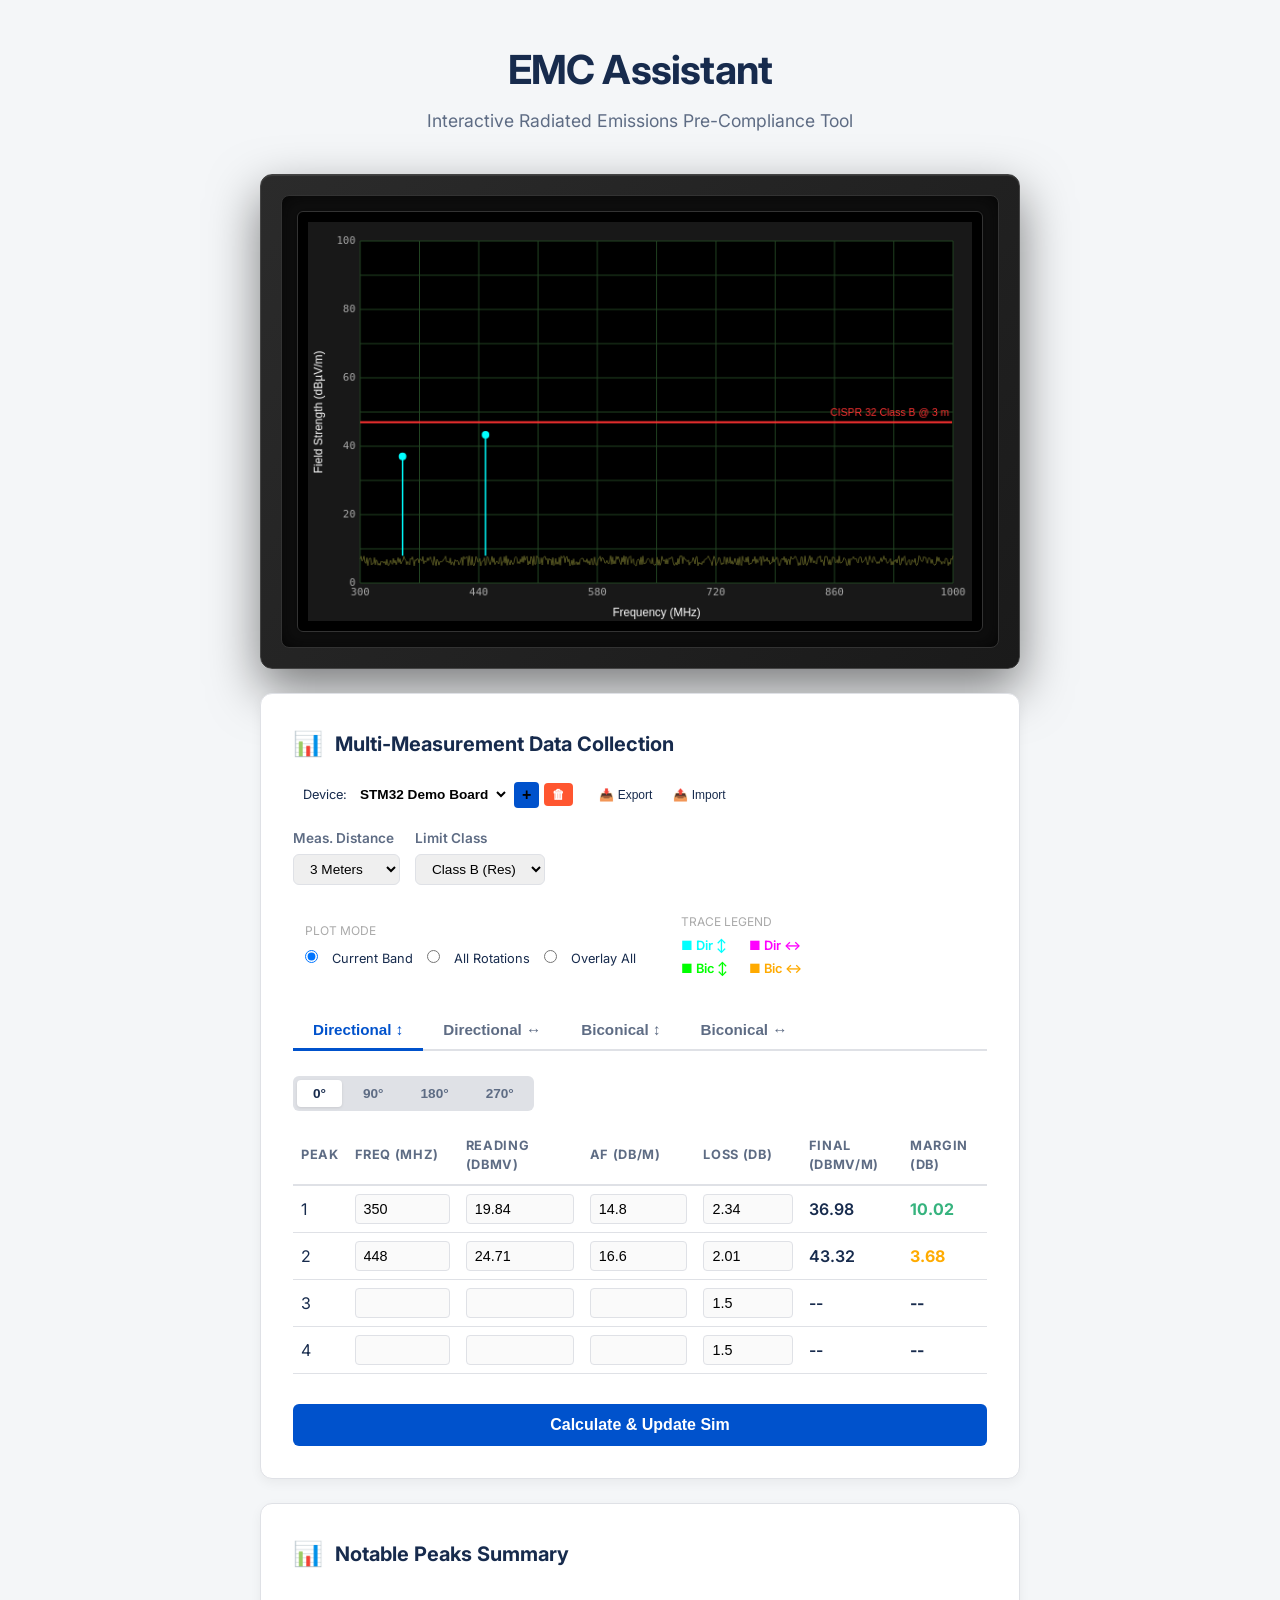
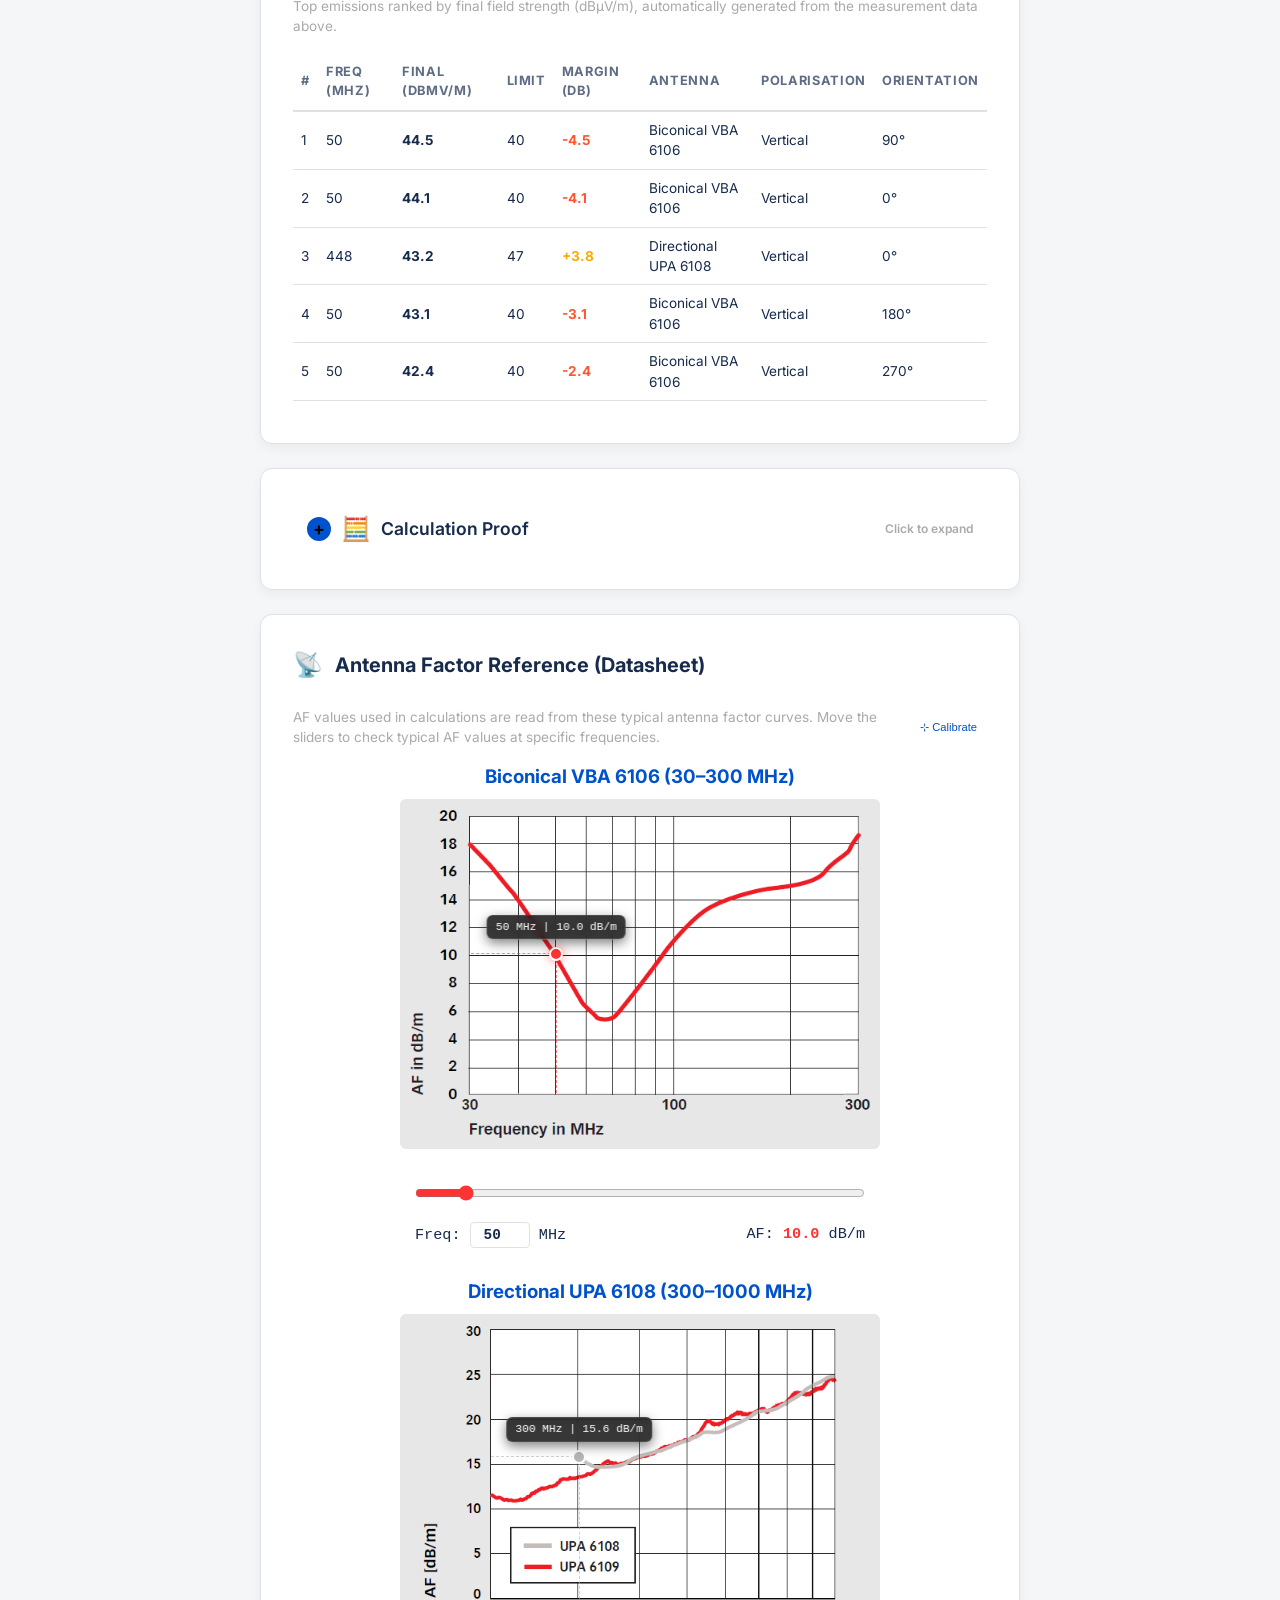
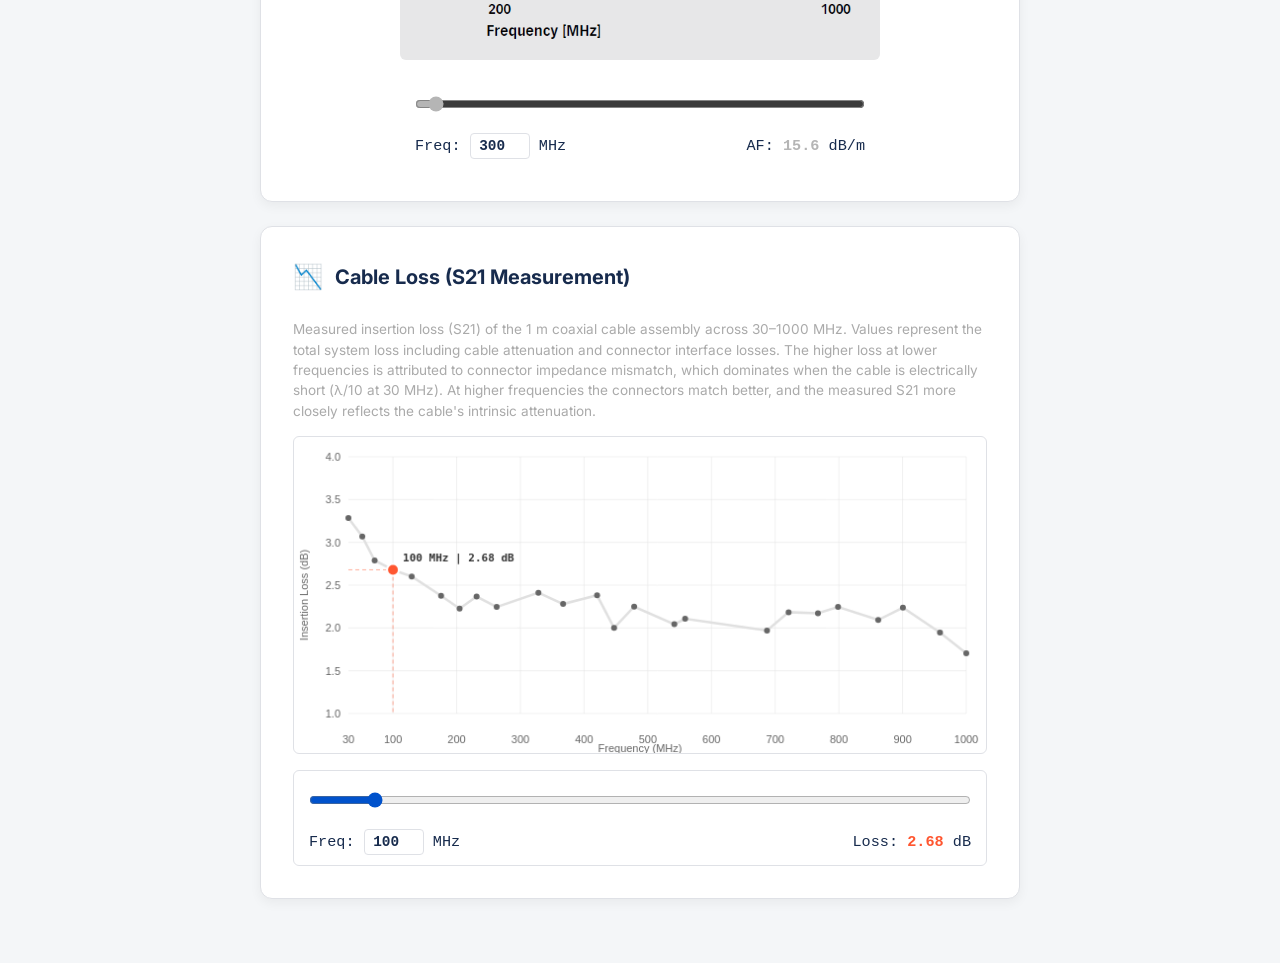
==== commit 4661055e: "DMU11 data filled data filled and slight alterations to layout" ====
--- a/emc-analysis-tool.html
+++ b/emc-analysis-tool.html
@@ -22,21 +22,12 @@
             <div class="esci-display-area">
                 <!-- Screen -->
                 <div class="esci-screen">
-                    <div class="screen-header">
-                        <span class="header-left" id="center-freq-readout">CENTER 500.00 MHz</span>
-                        <span class="header-center">R&S ESCI 7 SIMULATION</span>
-                        <span class="header-right rbw-ind">RBW: 120 kHz</span>
-                    </div>
                     <div class="screen-plot-area">
-                        <canvas id="esci-canvas" width="600" height="350"></canvas>
+                        <canvas id="esci-canvas" width="700" height="420"></canvas>
                         <div id="marker-readout" class="marker-readout" style="display:none;">
                             MKR: <span id="mkr-freq">--</span> MHz <br>
                             LVL: <span id="mkr-level">--</span> dBµV/m
                         </div>
-                    </div>
-                    <div class="screen-footer">
-                        <span id="footer-msg">System Ready.</span>
-                        <span>ATT: AUTO</span>
                     </div>
                 </div>
 
@@ -254,8 +245,10 @@
         <!-- Calculation Proof -->
         <div class="card">
             <details id="calc-proof">
-                <summary style="cursor: pointer; font-weight: 600; font-size: 1.1rem; display: flex; align-items: center; gap: 10px; user-select: none;">
+                <summary style="cursor: pointer; font-weight: 600; font-size: 1.1rem; display: flex; align-items: center; gap: 10px; user-select: none; padding: 10px 14px; background: var(--surface); border: 1px solid var(--border); border-radius: 8px; list-style: none;">
+                    <span style="display: inline-flex; align-items: center; justify-content: center; width: 24px; height: 24px; border-radius: 50%; background: var(--primary); color: #000; font-size: 1.1rem; font-weight: bold; flex-shrink: 0;" class="calc-toggle">+</span>
                     <span class="icon">🧮</span> Calculation Proof
+                    <span style="margin-left: auto; font-size: 0.75rem; color: #aaa;">Click to expand</span>
                 </summary>
                 <div style="margin-top: 16px; font-size: 0.9rem; line-height: 1.7; color: var(--text-secondary);">
                     <h3 style="margin-bottom: 8px; color: var(--text-main);">Formula</h3>
@@ -269,12 +262,14 @@
                         <li><strong>Cable Loss</strong> — Insertion loss (S21) of the 1 m coaxial cable assembly, measured via VNA and interpolated at the measurement frequency (dB)</li>
                     </ul>
 
-                    <h3 style="margin-bottom: 8px; color: var(--text-main);">CISPR 32 / EN 55032 Radiated Emission Limits (Class B, 3 m)</h3>
+                    <h3 style="margin-bottom: 8px; color: var(--text-main);">CISPR 32 / EN 55032 Radiated Emission Limits</h3>
                     <table class="data-table" style="font-size: 0.85rem; margin-bottom: 16px;">
-                        <thead><tr><th>Frequency Range</th><th>Limit (dBµV/m)</th></tr></thead>
+                        <thead><tr><th>Class</th><th>Frequency Range</th><th>Limit at 3 m (dBµV/m)</th><th>Limit at 10 m (dBµV/m)</th></tr></thead>
                         <tbody>
-                            <tr><td>30 – 230 MHz</td><td>40</td></tr>
-                            <tr><td>230 – 1000 MHz</td><td>47</td></tr>
+                            <tr><td>Class A</td><td>30 – 230 MHz</td><td>50</td><td>40</td></tr>
+                            <tr><td>Class A</td><td>230 – 1000 MHz</td><td>57</td><td>47</td></tr>
+                            <tr><td>Class B</td><td>30 – 230 MHz</td><td>40</td><td>30</td></tr>
+                            <tr><td>Class B</td><td>230 – 1000 MHz</td><td>47</td><td>37</td></tr>
                         </tbody>
                     </table>
                     <p style="margin-bottom: 16px;"><strong>Margin (dB)</strong> = Limit − E. A positive margin means the emission is below the limit (pass). A margin ≥ 6 dB provides confidence for full compliance testing.</p>
--- a/style.css
+++ b/style.css
@@ -235,17 +235,29 @@
 
 /* Screen Layout */
 .esci-screen {
-    flex-grow: 1;
     background-color: #000;
     font-family: 'Consolas', 'Courier New', monospace;
     color: #e0e0e0;
     position: relative;
-    height: 400px;
     border: 1px solid #333;
     display: flex;
-    flex-direction: column;
+    justify-content: center;
+    align-items: center;
     padding: 10px;
     box-shadow: 0 0 10px rgba(0, 0, 0, 0.5);
+    border-radius: 6px;
+}
+
+.screen-plot-area {
+    position: relative;
+    display: flex;
+    justify-content: center;
+}
+
+.screen-plot-area canvas {
+    width: 100%;
+    max-width: 700px;
+    height: auto;
 }
 
 /* ... (Keep screen internals same, they are canvas/text) ... */
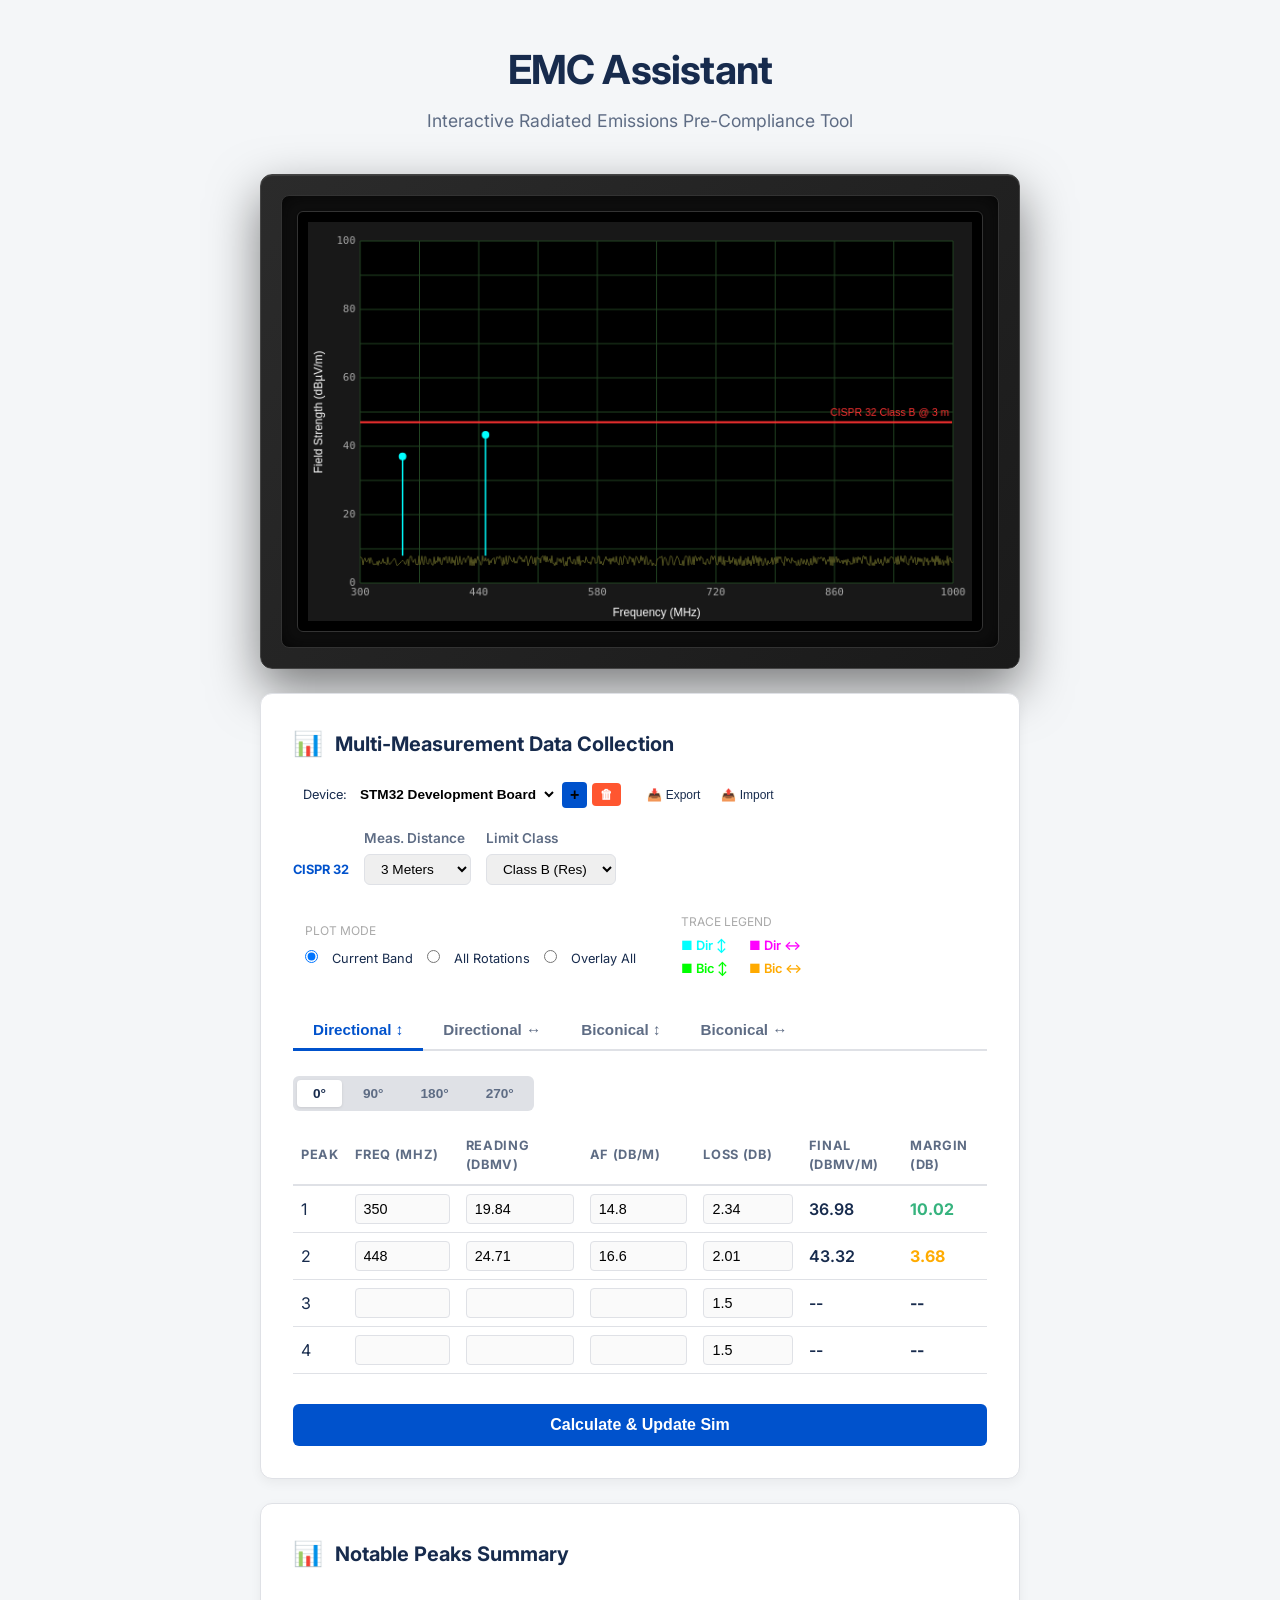
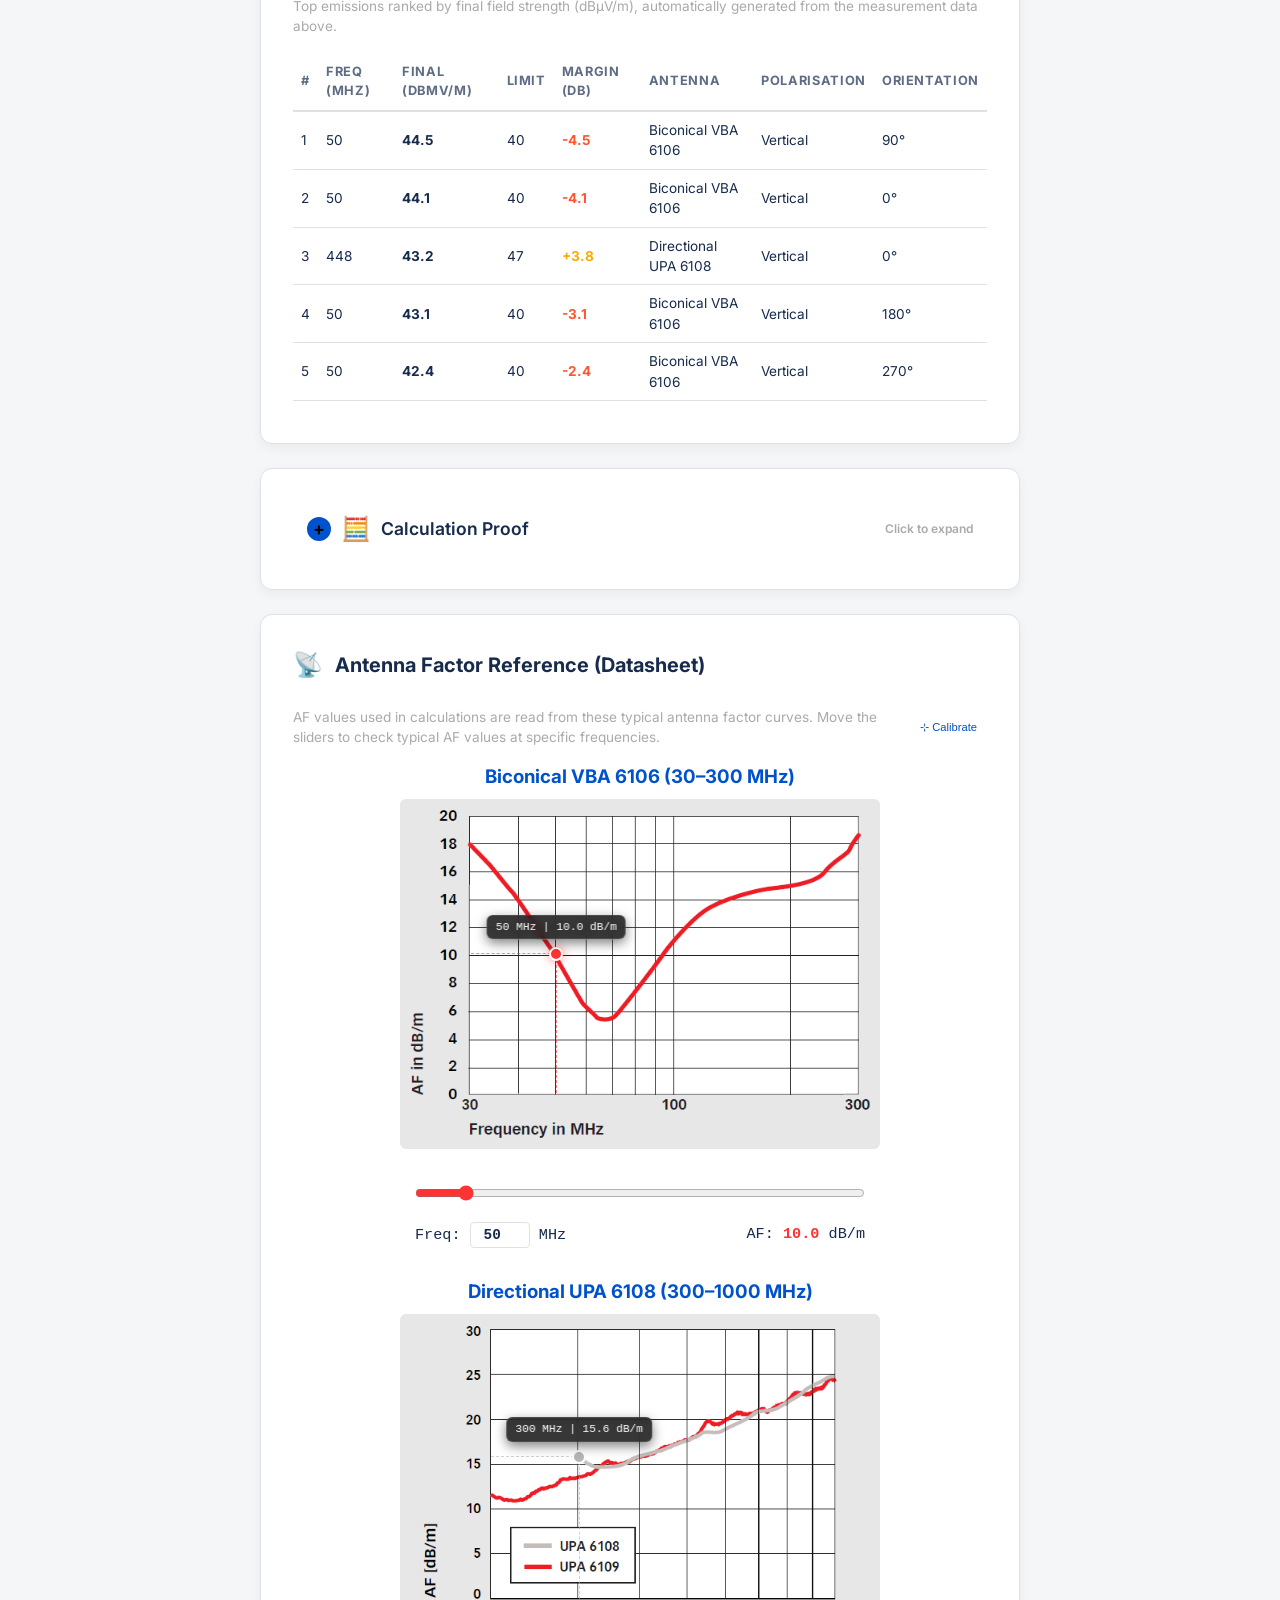
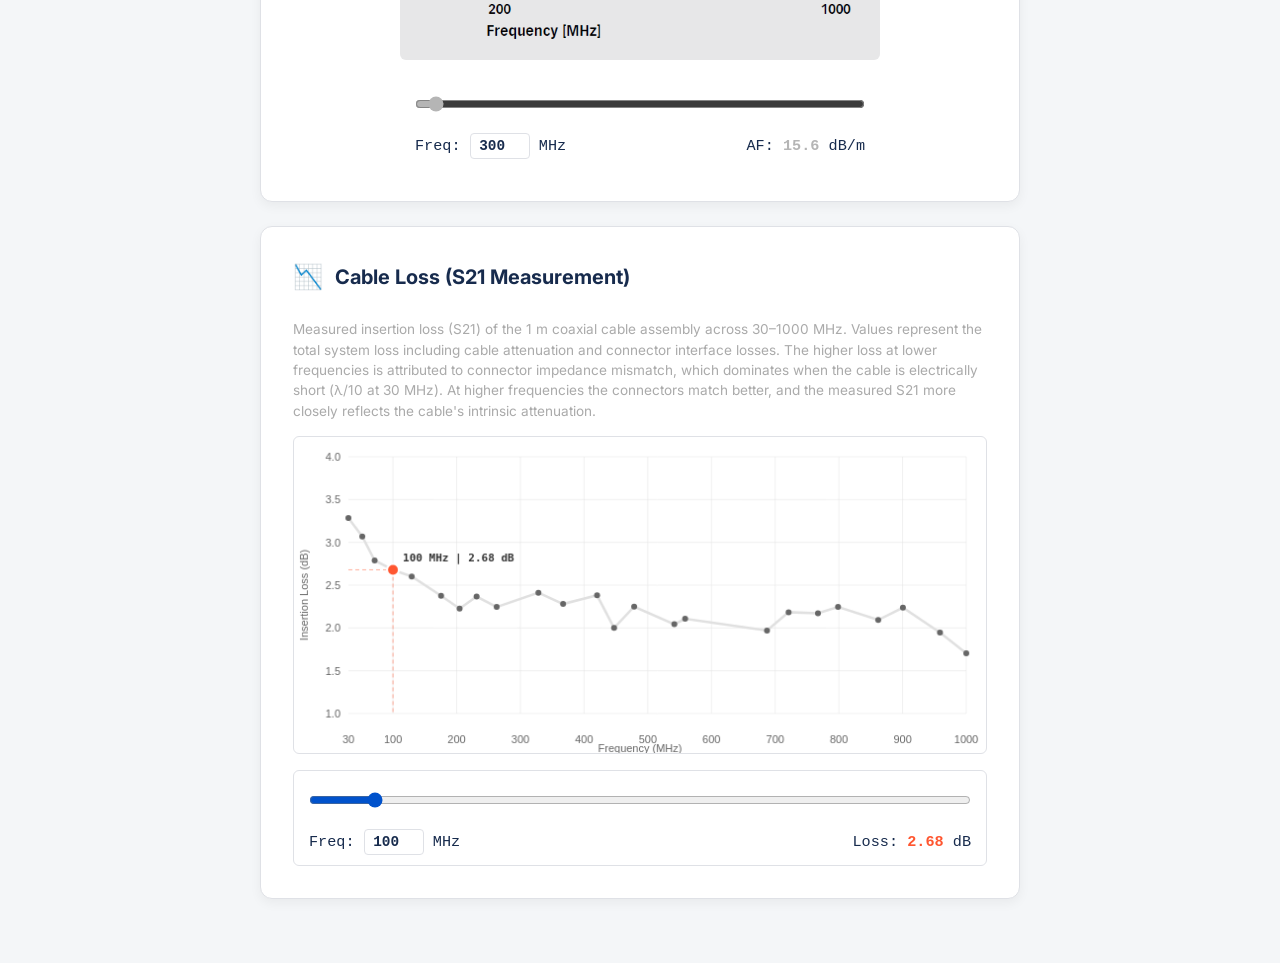
==== commit 369c060e: "Minor chanages Nothing major just a few corrections" ====
--- a/emc-analysis-tool.html
+++ b/emc-analysis-tool.html
@@ -55,7 +55,8 @@
                             <input type="file" id="import-file-input" accept=".json" style="display: none;">
                         </div>
                     </div>
-                    <div style="display: flex; gap: 15px;">
+                    <div style="display: flex; gap: 15px; align-items: flex-end;">
+                        <span style="font-size: 0.8rem; font-weight: 700; color: var(--primary); padding-bottom: 6px; white-space: nowrap;">CISPR 32</span>
                         <div class="input-group">
                             <label>Meas. Distance</label>
                             <select id="dist" style="padding: 6px 12px; font-size: 0.85rem;">
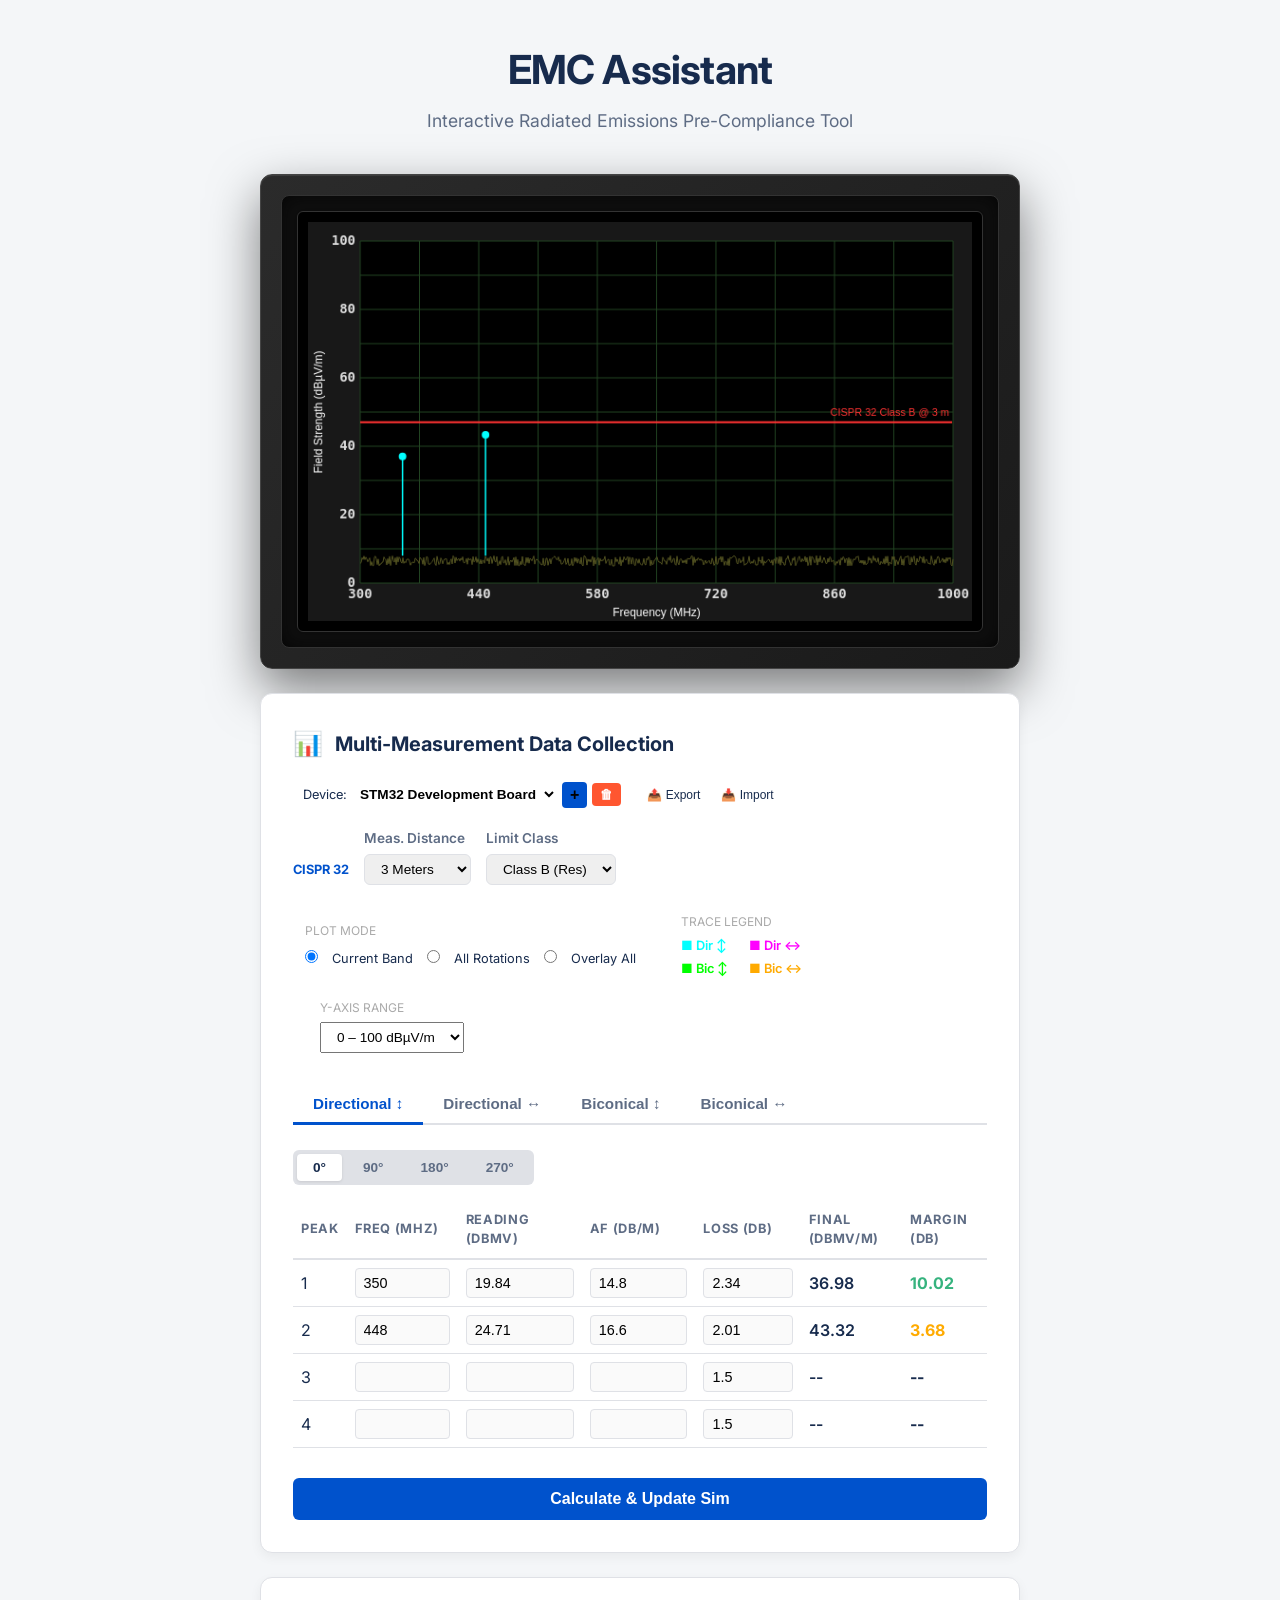
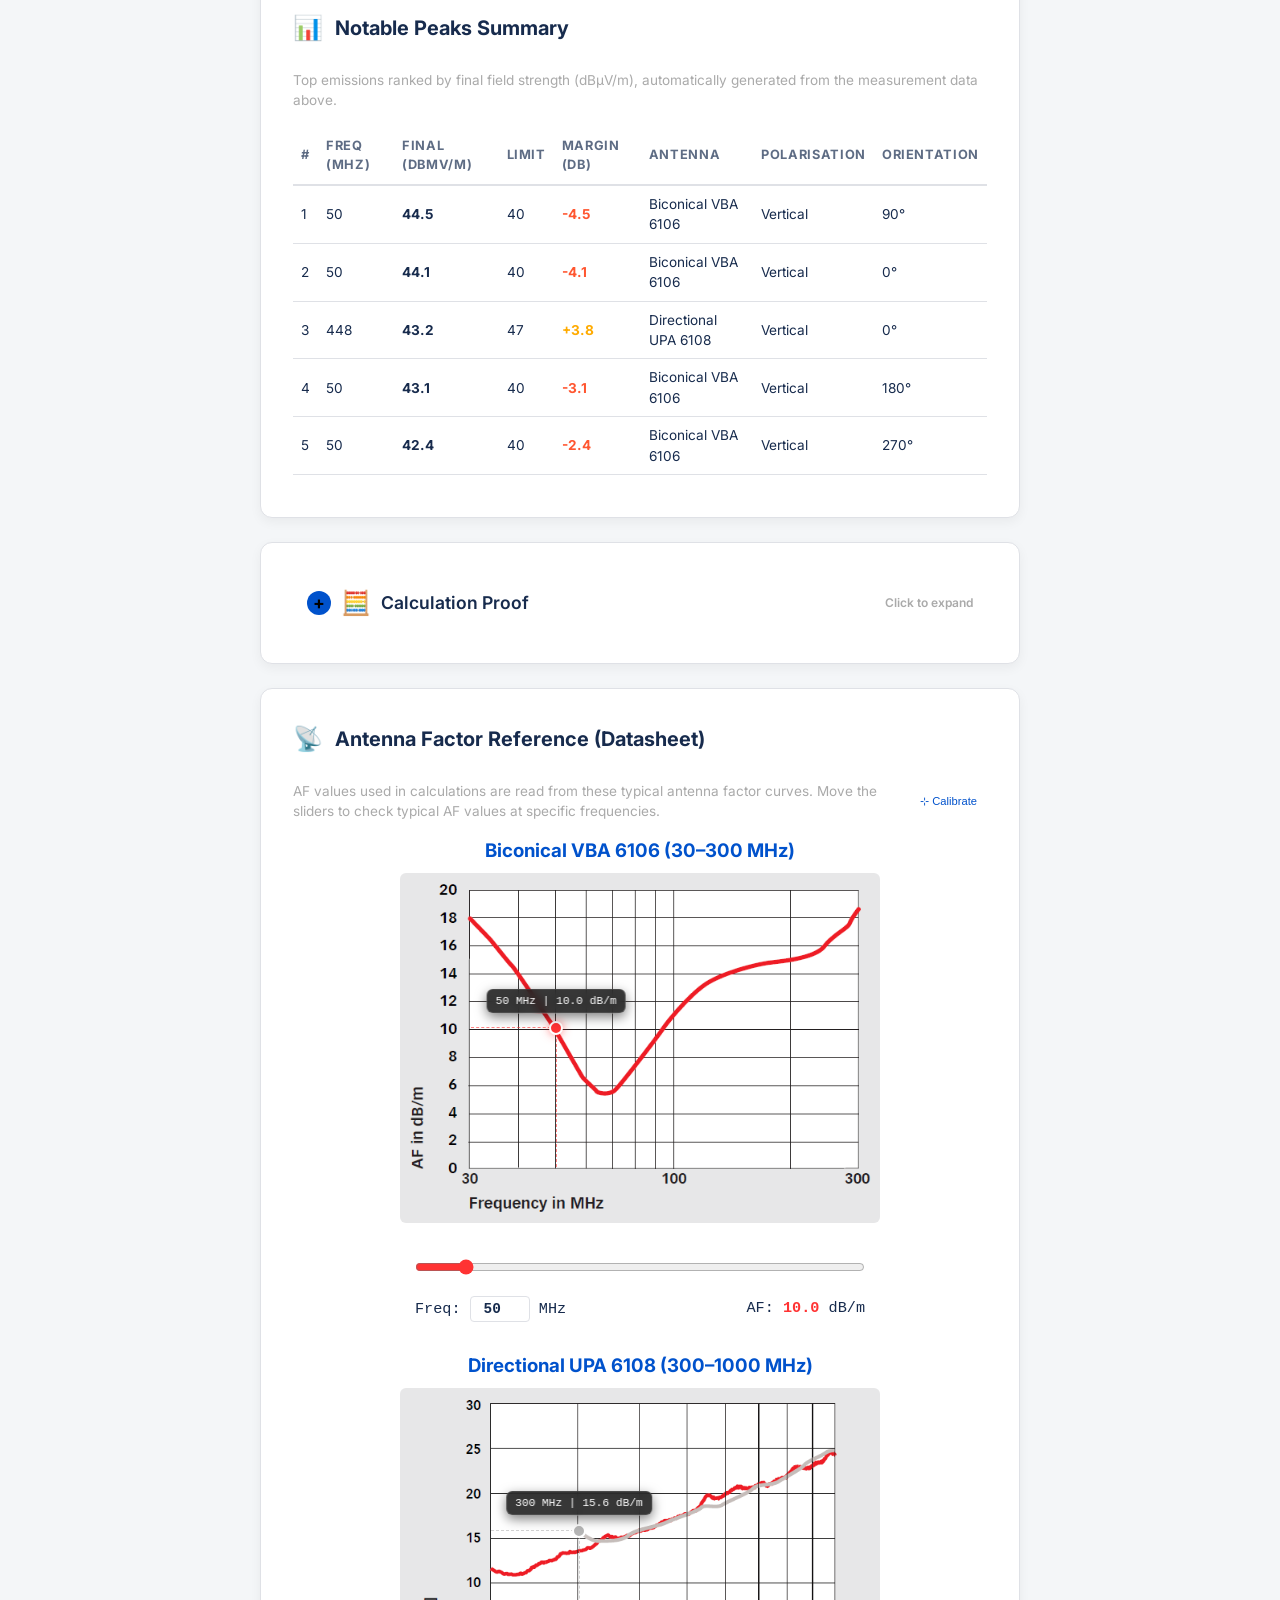
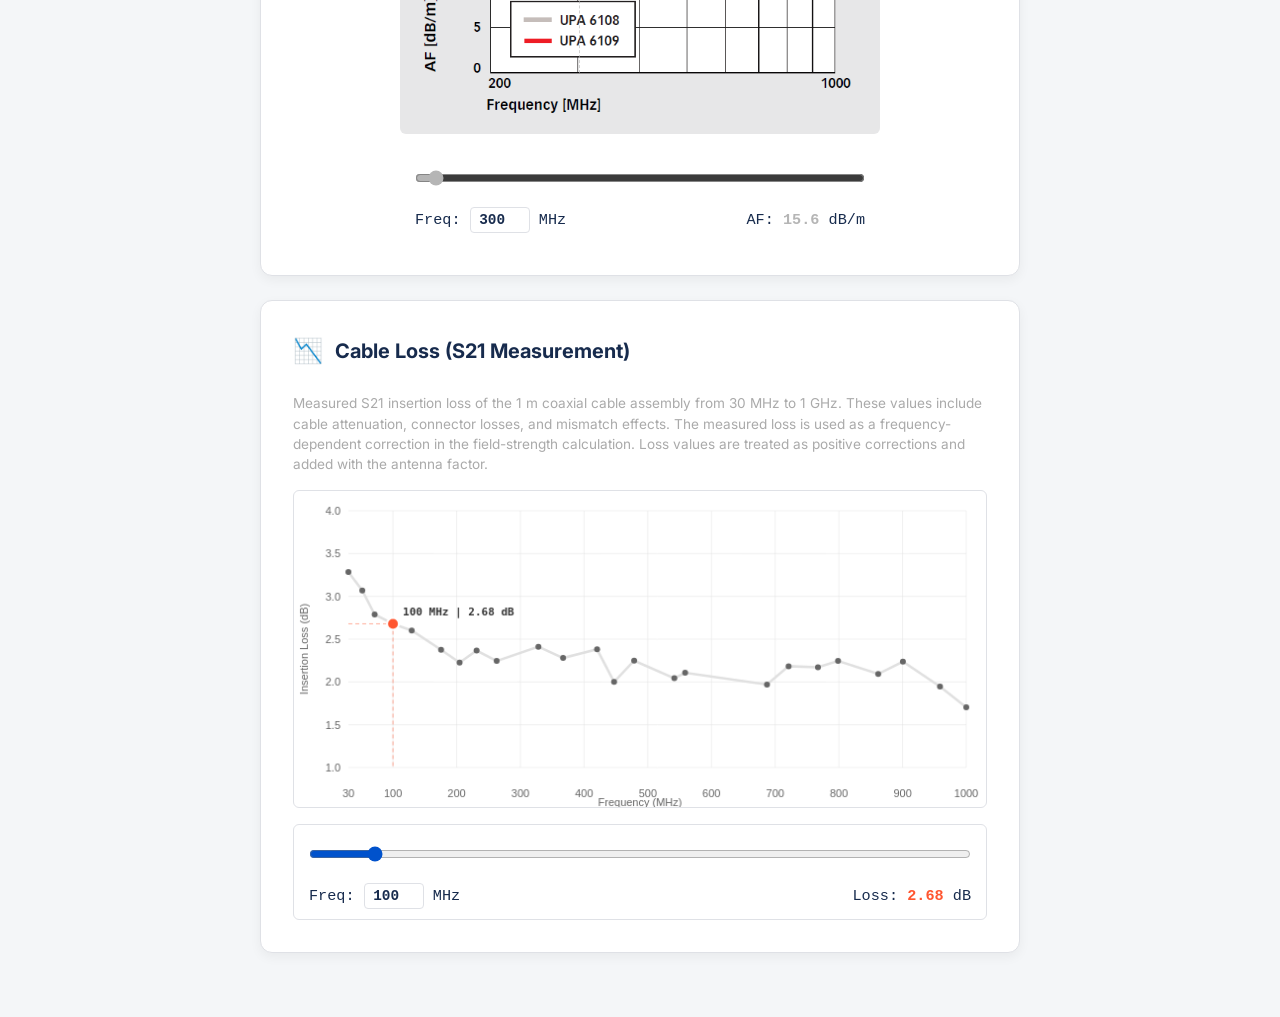
==== commit 0f87b8e1: "Tweaks and Y-axis mod can now vary y-axis on display, some slighty improvements overall" ====
--- a/emc-analysis-tool.html
+++ b/emc-analysis-tool.html
@@ -50,8 +50,8 @@
                             <button id="add-device-btn" style="background: var(--primary); color: #000; border:none; padding: 4px 8px; border-radius: 4px; cursor: pointer; font-size:1rem; font-weight:bold;">+</button>
                             <button id="del-device-btn" style="background: var(--danger); color: #fff; border:none; padding: 4px 8px; border-radius: 4px; cursor: pointer; font-size:0.8rem; font-weight:bold;">🗑</button>
                             <span style="border-left: 1px solid var(--border); height: 20px; margin: 0 4px;"></span>
-                            <button id="export-data-btn" style="background: var(--surface); color: var(--text-main); border: 1px solid var(--border); padding: 4px 8px; border-radius: 4px; cursor: pointer; font-size: 0.75rem;" title="Export data as JSON">📥 Export</button>
-                            <button id="import-data-btn" style="background: var(--surface); color: var(--text-main); border: 1px solid var(--border); padding: 4px 8px; border-radius: 4px; cursor: pointer; font-size: 0.75rem;" title="Import data from JSON">📤 Import</button>
+                            <button id="export-data-btn" style="background: var(--surface); color: var(--text-main); border: 1px solid var(--border); padding: 4px 8px; border-radius: 4px; cursor: pointer; font-size: 0.75rem;" title="Export data as JSON">📤 Export</button>
+                            <button id="import-data-btn" style="background: var(--surface); color: var(--text-main); border: 1px solid var(--border); padding: 4px 8px; border-radius: 4px; cursor: pointer; font-size: 0.75rem;" title="Import data from JSON">📥 Import</button>
                             <input type="file" id="import-file-input" accept=".json" style="display: none;">
                         </div>
                     </div>
@@ -97,6 +97,17 @@
                              <span style="color: #ffaa00;">■ Bic ↔</span>
                          </div>
                      </div>
+                     <div style="border-left: 1px solid var(--border); padding-left: 15px; display: flex; flex-direction: column; justify-content: center;">
+                         <label style="font-size: 0.75rem; color: #aaa; margin-bottom: 5px; text-transform: uppercase;">Y-Axis Range</label>
+                         <select id="y-zoom" style="padding: 6px 12px; font-size: 0.85rem;">
+                             <option value="0-100" selected>0 – 100 dBµV/m</option>
+                             <option value="0-70">0 – 70 dBµV/m</option>
+                             <option value="0-60">0 – 60 dBµV/m</option>
+                             <option value="10-60">10 – 60 dBµV/m</option>
+                             <option value="20-60">20 – 60 dBµV/m</option>
+                             <option value="30-55">30 – 55 dBµV/m</option>
+                         </select>
+                     </div>
                 </div>
             </div>
 
@@ -254,7 +265,7 @@
                 <div style="margin-top: 16px; font-size: 0.9rem; line-height: 1.7; color: var(--text-secondary);">
                     <h3 style="margin-bottom: 8px; color: var(--text-main);">Formula</h3>
                     <div style="background: var(--bg-color); border: 1px solid var(--border-color); border-radius: 8px; padding: 14px 18px; font-family: monospace; font-size: 0.95rem; margin-bottom: 16px;">
-                        <strong>E (dBµV/m)</strong> = Reading (dBµV) + AF (dB/m) + Cable Loss (dB)
+                        <strong>Field Strength (dBµV/m)</strong> = Reading (dBµV) + AF (dB/m) + Cable Loss (dB)
                     </div>
                     <p>Where:</p>
                     <ul style="margin: 8px 0 16px 20px;">
@@ -352,7 +363,10 @@
         <div class="card">
             <h2><span class="icon">📉</span> Cable Loss (S21 Measurement)</h2>
             <p style="color: #aaa; font-size: 0.85rem; margin-bottom: 15px;">
-                Measured insertion loss (S21) of the 1 m coaxial cable assembly across 30–1000 MHz. Values represent the total system loss including cable attenuation and connector interface losses. The higher loss at lower frequencies is attributed to connector impedance mismatch, which dominates when the cable is electrically short (λ/10 at 30 MHz). At higher frequencies the connectors match better, and the measured S21 more closely reflects the cable's intrinsic attenuation.
+                Measured S21 insertion loss of the 1 m coaxial cable assembly from 30 MHz to 1 GHz.
+                These values include cable attenuation, connector losses, and mismatch effects.
+                The measured loss is used as a frequency-dependent correction in the field-strength calculation.
+                Loss values are treated as positive corrections and added with the antenna factor.
             </p>
             <div style="text-align: center;">
                 <canvas id="cable-loss-canvas" width="700" height="320" style="width: 100%; max-width: 700px; border: 1px solid var(--border-color); border-radius: 6px; background: #fff;"></canvas>
